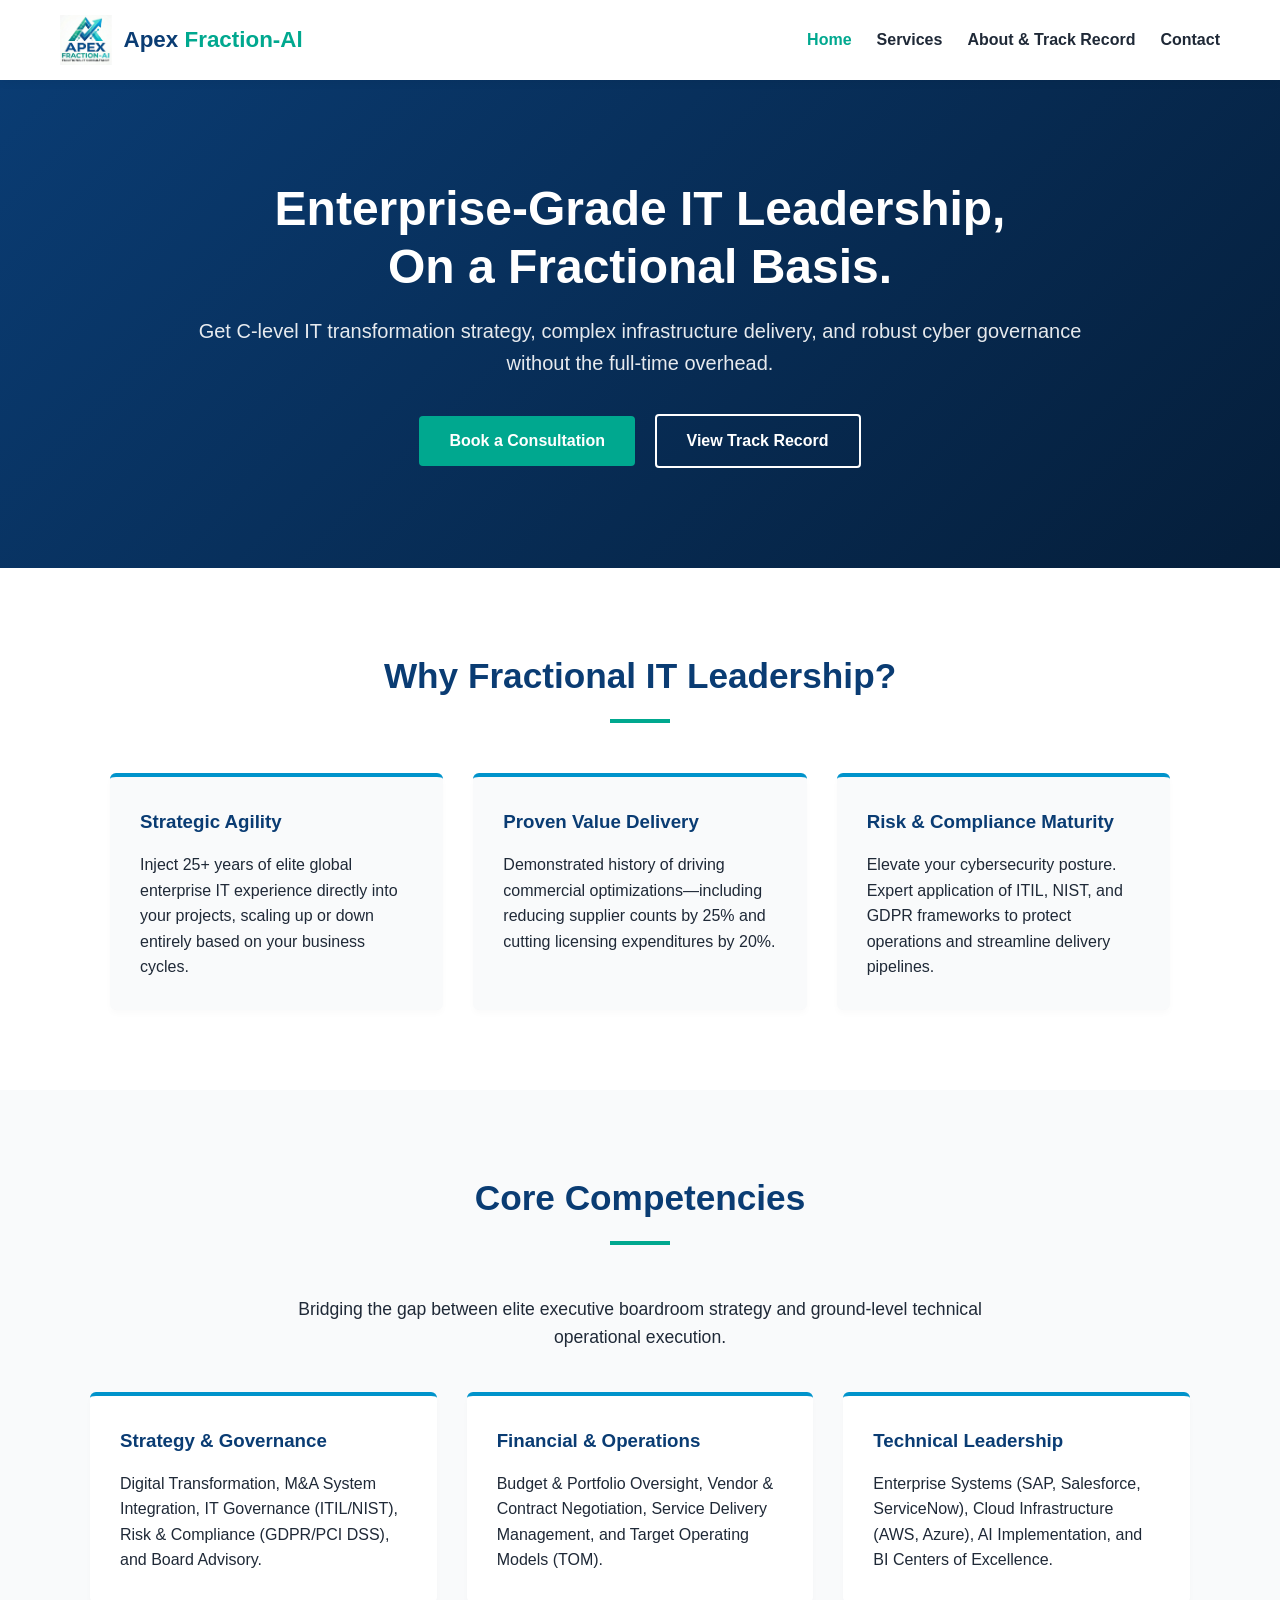
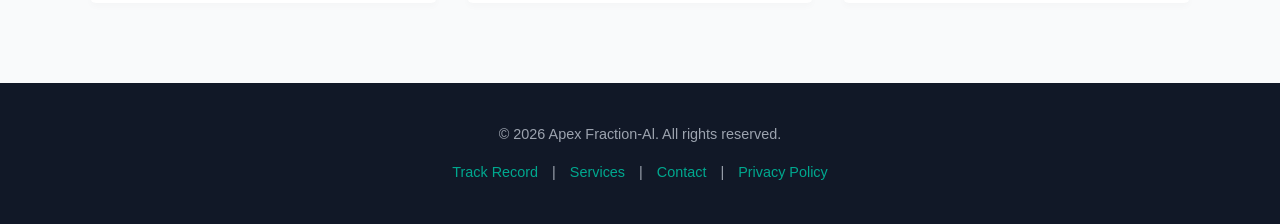
==== index.html @ 7e2c2353 "Add files via upload" ====
<!DOCTYPE html>
<html lang="en">
<head>
    <meta charset="UTF-8">
    <meta name="viewport" content="width=device-width, initial-scale=1.0">
    <title>Apex Fraction-Al | Fractional IT Consultancy</title>
    <link rel="stylesheet" href="style.css">
</head>
<body>

    <header>
        <div class="nav-container">
            <a href="index.html" class="logo-area">
                <img src="assets/Apex.png" alt="Apex Fraction-Al Logo" class="logo-img">
                <div class="logo-text">Apex <span>Fraction-Al</span></div>
            </a>
            <nav>
                <ul>
                    <li><a href="index.html" class="active">Home</a></li>
                    <li><a href="services.html">Services</a></li>
                    <li><a href="about.html">About & Track Record</a></li>
                    <li><a href="contact.html">Contact</a></li>
                </ul>
            </nav>
        </div>
    </header>

    <section class="hero">
        <div class="hero-container">
            <h1>Enterprise-Grade IT Leadership,<br>On a Fractional Basis.</h1>
            <p>Get C-level IT transformation strategy, complex infrastructure delivery, and robust cyber governance without the full-time overhead.</p>
            <div>
                <a href="contact.html" class="btn">Book a Consultation</a>
                <a href="about.html" class="btn btn-secondary">View Track Record</a>
            </div>
        </div>
    </section>

    <section class="container">
        <h2 class="section-title">Why Fractional IT Leadership?</h2>
        <div class="grid-3">
            <div class="card">
                <h3>Strategic Agility</h3>
                <p>Inject 25+ years of elite global enterprise IT experience directly into your projects, scaling up or down entirely based on your business cycles.</p>
            </div>
            <div class="card">
                <h3>Proven Value Delivery</h3>
                <p>Demonstrated history of driving commercial optimizations—including reducing supplier counts by 25% and cutting licensing expenditures by 20%.</p>
            </div>
            <div class="card">
                <h3>Risk & Compliance Maturity</h3>
                <p>Elevate your cybersecurity posture. Expert application of ITIL, NIST, and GDPR frameworks to protect operations and streamline delivery pipelines.</p>
            </div>
        </div>
    </section>

    <section style="background-color: var(--neutral-light);">
        <div class="container" style="text-align: center;">
            <h2 class="section-title">Core Competencies</h2>
            <p style="max-width: 700px; margin: 0 auto 40px auto; font-size: 1.1rem;">Bridging the gap between elite executive boardroom strategy and ground-level technical operational execution.</p>
            <div class="grid-3" style="text-align: left;">
                <div class="card" style="background: white;">
                    <h3>Strategy & Governance</h3>
                    <p>Digital Transformation, M&A System Integration, IT Governance (ITIL/NIST), Risk & Compliance (GDPR/PCI DSS), and Board Advisory.</p>
                </div>
                <div class="card" style="background: white;">
                    <h3>Financial & Operations</h3>
                    <p>Budget & Portfolio Oversight, Vendor & Contract Negotiation, Service Delivery Management, and Target Operating Models (TOM).</p>
                </div>
                <div class="card" style="background: white;">
                    <h3>Technical Leadership</h3>
                    <p>Enterprise Systems (SAP, Salesforce, ServiceNow), Cloud Infrastructure (AWS, Azure), AI Implementation, and BI Centers of Excellence.</p>
                </div>
            </div>
        </div>
    </section>

    <footer>
        <p>&copy; 2026 Apex Fraction-Al. All rights reserved.</p>
        <div class="footer-links">
            <a href="about.html">Track Record</a> | 
            <a href="services.html">Services</a> |
            <a href="contact.html">Contact</a> | 
            <a href="privacy.html">Privacy Policy</a>
        </div>
    </footer>

</body>
</html>
---- style.css ----
/* ==========================================
   Apex Fraction-Al - Core Stylesheet
   ========================================== */

:root {
    --primary-navy: #0A3C73;       /* Deep corporate blue from logo text */
    --accent-teal: #00A88F;        /* Vibrant teal from logo mark */
    --accent-blue: #0093CB;        /* Bright blue arrow tone */
    --neutral-dark: #1F2937;       /* Main text colour */
    --neutral-light: #F9FAFB;      /* Background light gray */
    --white: #FFFFFF;
    --font-main: 'Segoe UI', Tahoma, Geneva, Verdana, sans-serif;
}

* {
    box-sizing: border-box;
    margin: 0;
    padding: 0;
}

body {
    font-family: var(--font-main);
    color: var(--neutral-dark);
    background-color: var(--white);
    line-height: 1.6;
}

/* --- Header & Navigation --- */
header {
    background-color: var(--white);
    box-shadow: 0 2px 10px rgba(0,0,0,0.05);
    position: sticky;
    top: 0;
    z-index: 1000;
}

.nav-container {
    max-width: 1200px;
    margin: 0 auto;
    display: flex;
    justify-content: space-between;
    align-items: center;
    padding: 15px 20px;
}

.logo-area {
    display: flex;
    align-items: center;
    text-decoration: none;
}

.logo-img {
    height: 50px;
    width: auto;
    margin-right: 12px;
}

.logo-text {
    font-size: 1.4rem;
    font-weight: 700;
    color: var(--primary-navy);
}

.logo-text span {
    color: var(--accent-teal);
}

nav ul {
    display: flex;
    list-style: none;
}

nav ul li {
    margin-left: 25px;
}

nav ul li a {
    text-decoration: none;
    color: var(--neutral-dark);
    font-weight: 600;
    transition: color 0.3s;
}

nav ul li a:hover, nav ul li a.active {
    color: var(--accent-teal);
}

/* --- Hero Section --- */
.hero {
    background: linear-gradient(135deg, var(--primary-navy) 0%, #051E3A 100%);
    color: var(--white);
    padding: 100px 20px;
    text-align: center;
}

.hero-container {
    max-width: 900px;
    margin: 0 auto;
}

.hero h1 {
    font-size: 3rem;
    margin-bottom: 20px;
    line-height: 1.2;
}

.hero p {
    font-size: 1.25rem;
    margin-bottom: 35px;
    opacity: 0.9;
}

.btn {
    display: inline-block;
    background-color: var(--accent-teal);
    color: var(--white);
    padding: 12px 30px;
    text-decoration: none;
    font-weight: bold;
    border-radius: 4px;
    transition: background-color 0.3s;
}

.btn:hover {
    background-color: #008773;
}

.btn-secondary {
    background-color: transparent;
    border: 2px solid var(--white);
    margin-left: 15px;
}

.btn-secondary:hover {
    background-color: var(--white);
    color: var(--primary-navy);
}

/* --- Main Layout Sections --- */
section {
    padding: 80px 20px;
}

.container {
    max-width: 1100px;
    margin: 0 auto;
}

.section-title {
    text-align: center;
    font-size: 2.2rem;
    color: var(--primary-navy);
    margin-bottom: 50px;
    position: relative;
}

.section-title::after {
    content: '';
    display: block;
    width: 60px;
    height: 4px;
    background-color: var(--accent-teal);
    margin: 15px auto 0 auto;
}

/* --- Grid Elements & Cards --- */
.grid-3 {
    display: grid;
    grid-template-columns: repeat(auto-fit, minmax(300px, 1fr));
    gap: 30px;
}

.card {
    background: var(--neutral-light);
    padding: 30px;
    border-radius: 6px;
    border-top: 4px solid var(--accent-blue);
    box-shadow: 0 4px 6px rgba(0,0,0,0.02);
}

.card h3 {
    color: var(--primary-navy);
    margin-bottom: 15px;
}

/* --- Timeline / Experience --- */
.timeline {
    position: relative;
    max-width: 800px;
    margin: 0 auto;
}

.timeline-item {
    padding: 30px;
    background-color: var(--neutral-light);
    border-radius: 6px;
    margin-bottom: 30px;
    border-left: 4px solid var(--primary-navy);
}

.timeline-meta {
    display: flex;
    justify-content: space-between;
    font-weight: bold;
    color: var(--accent-blue);
    margin-bottom: 10px;
    flex-wrap: wrap;
}

.timeline-item h3 {
    color: var(--primary-navy);
    margin-bottom: 10px;
}

.timeline-item ul {
    margin-left: 20px;
    margin-top: 10px;
}

/* --- Contact & Info Blocks --- */
.contact-wrapper {
    display: grid;
    grid-template-columns: 1fr 1fr;
    gap: 50px;
}

@media(max-width: 768px) {
    .contact-wrapper { grid-template-columns: 1fr; }
    .nav-container { flex-direction: column; }
    nav ul { margin-top: 15px; }
    .hero h1 { font-size: 2.2rem; }
}

.info-block {
    margin-bottom: 25px;
}

.info-block h4 {
    color: var(--primary-navy);
    font-size: 1.1rem;
}

/* --- Footer --- */
footer {
    background-color: #111827;
    color: #9CA3AF;
    padding: 40px 20px;
    text-align: center;
    font-size: 0.9rem;
}

footer a {
    color: var(--accent-teal);
    text-decoration: none;
}

footer a:hover {
    text-decoration: underline;
}

.footer-links {
    margin-top: 15px;
}

.footer-links a {
    margin: 0 10px;
}
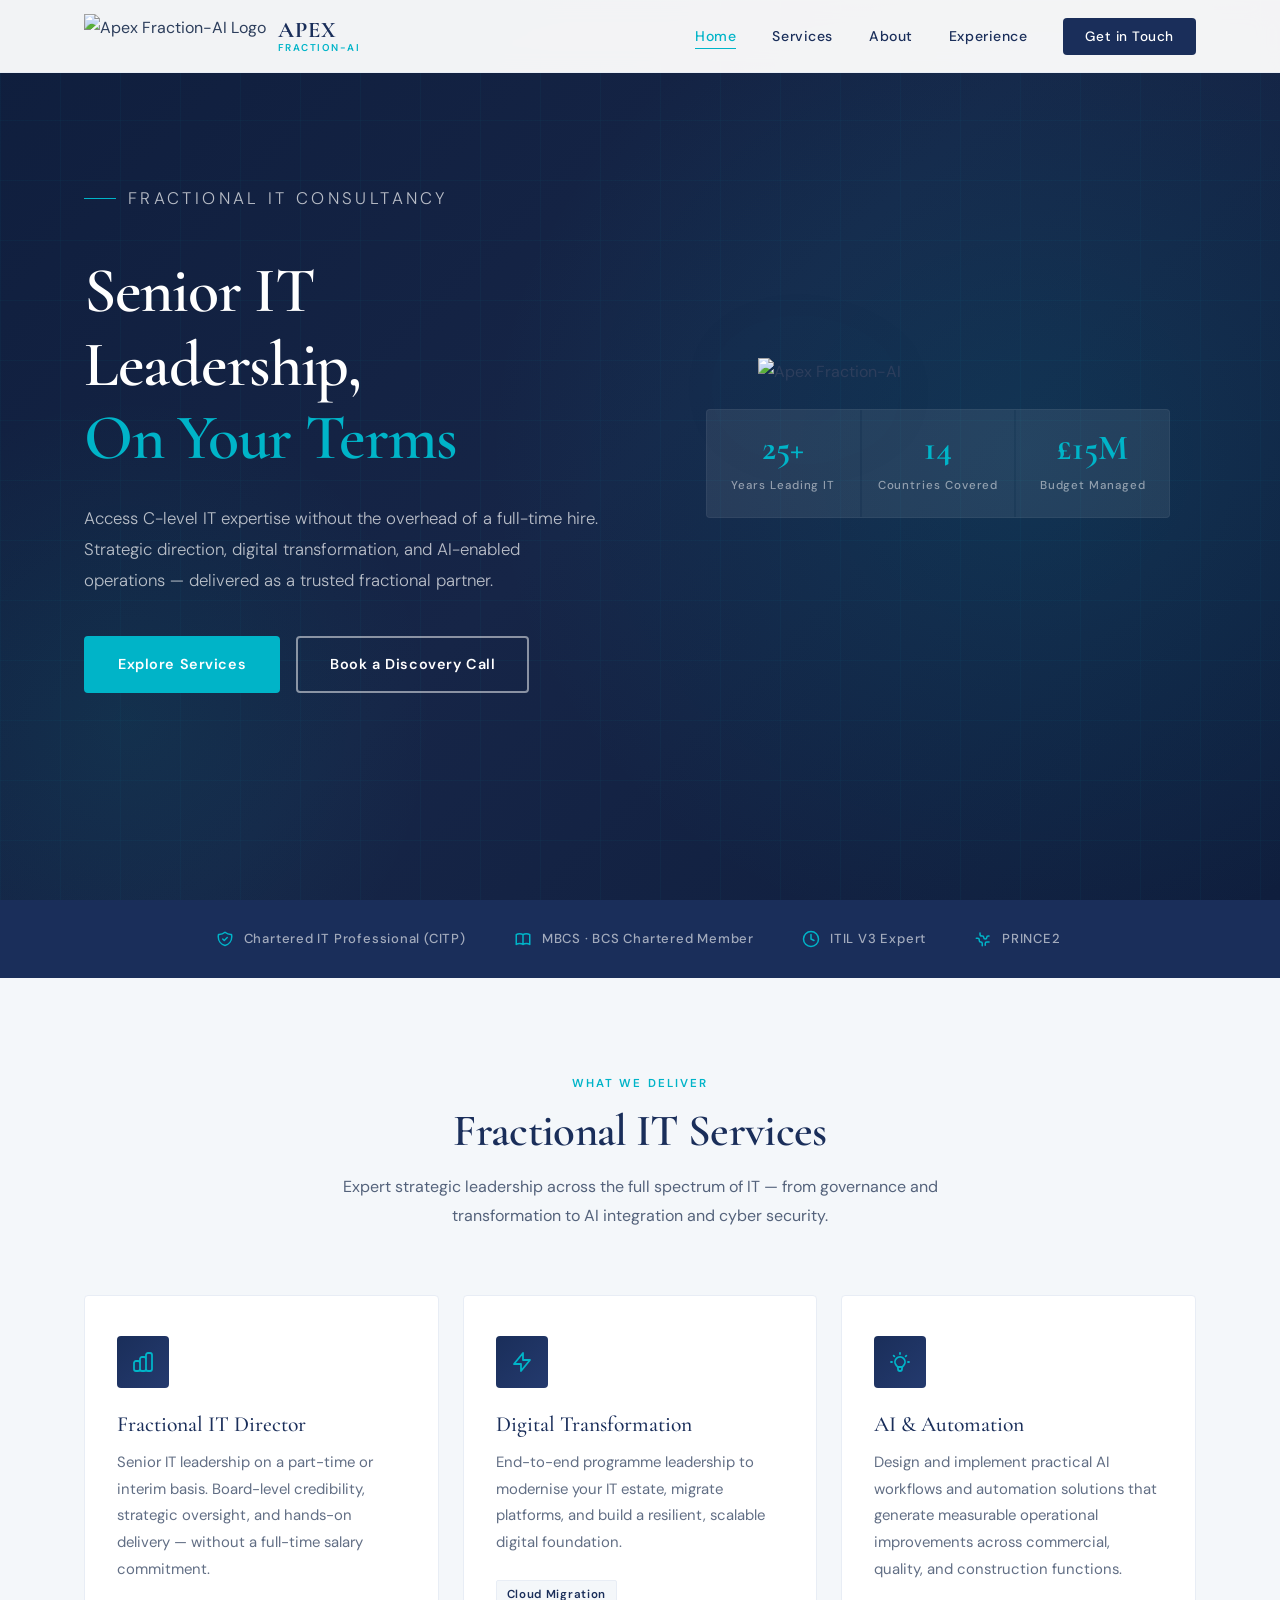
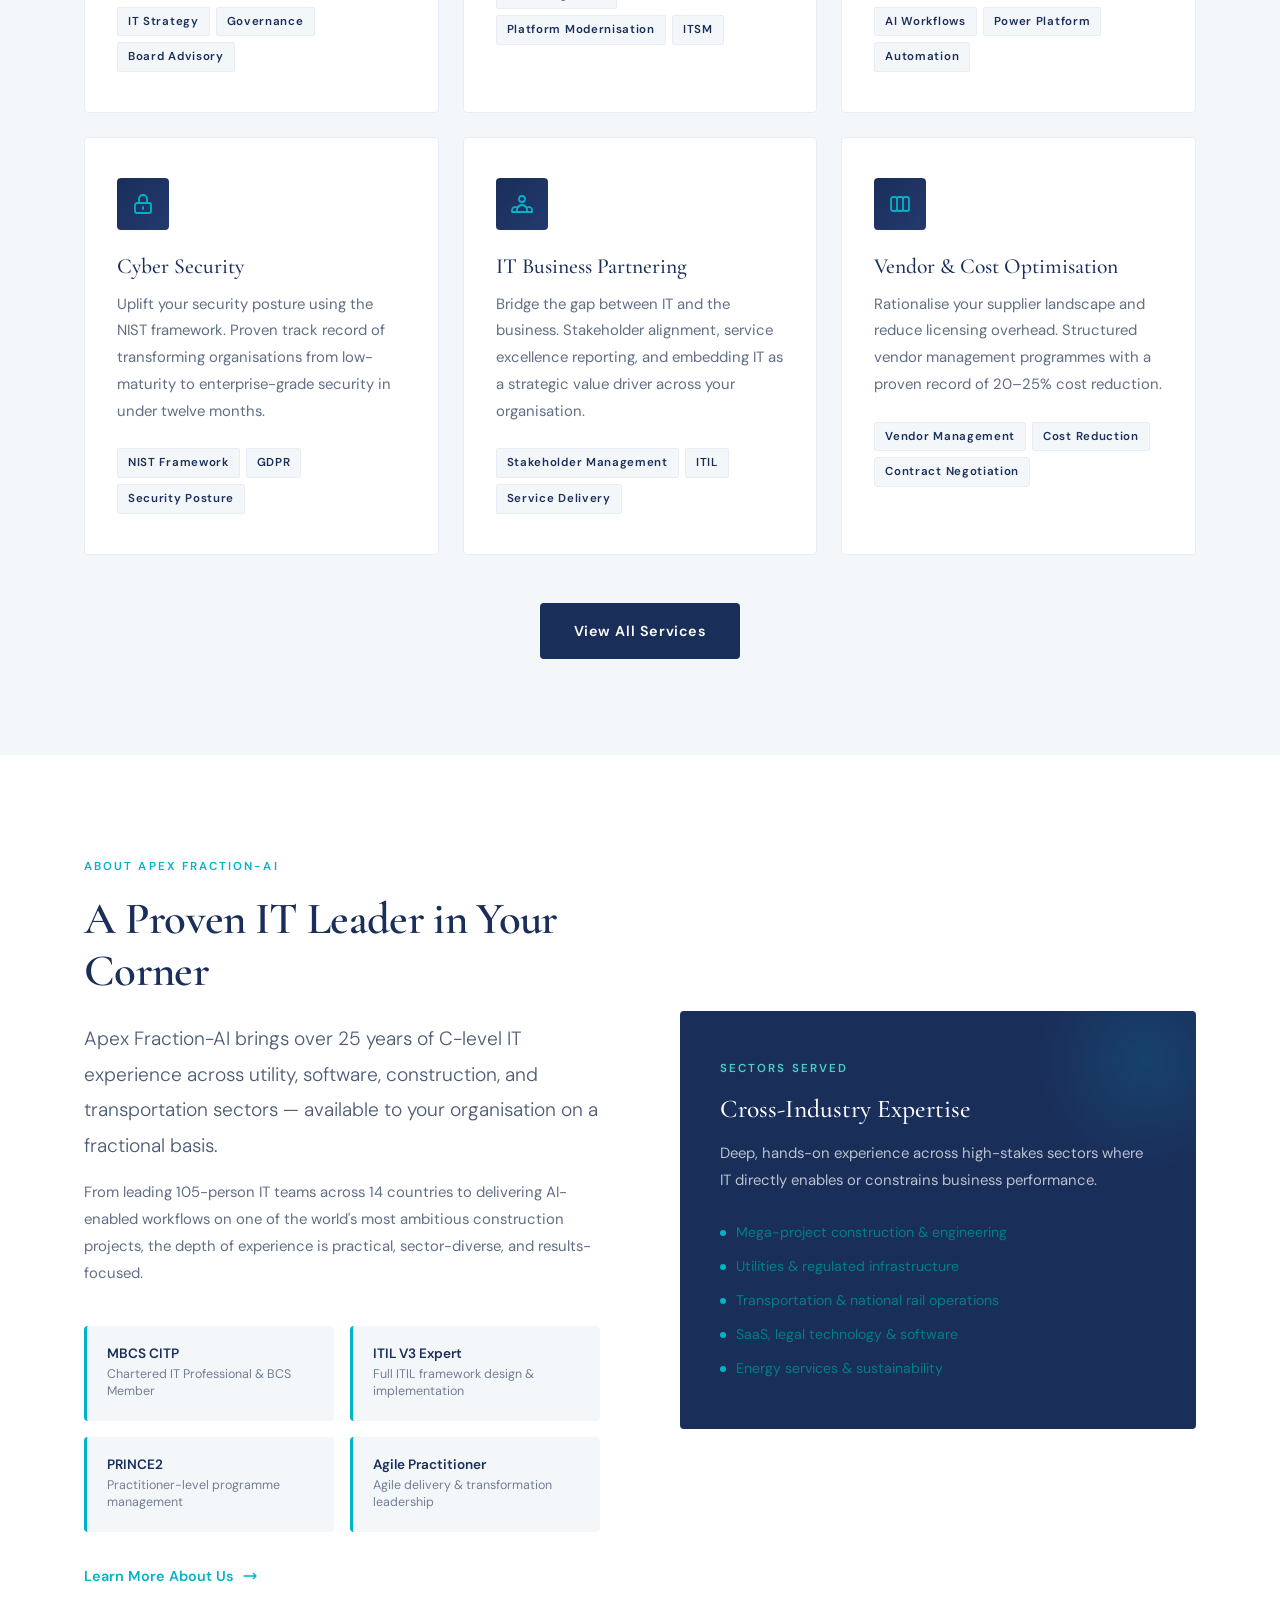
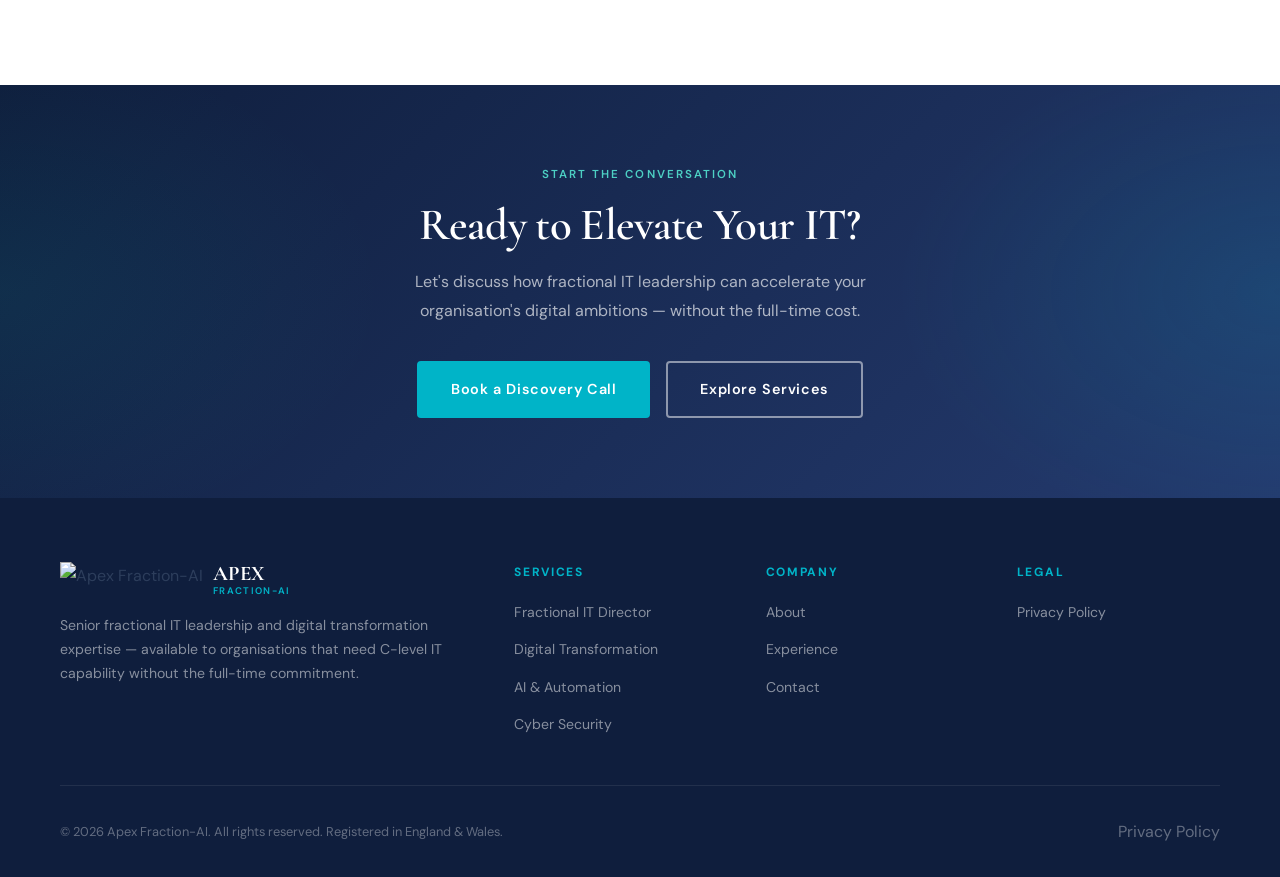
==== commit bd08071d: "Add files via upload" ====
--- a/index.html
+++ b/index.html
@@ -1,89 +1,310 @@
 <!DOCTYPE html>
 <html lang="en">
 <head>
-    <meta charset="UTF-8">
-    <meta name="viewport" content="width=device-width, initial-scale=1.0">
-    <title>Apex Fraction-Al | Fractional IT Consultancy</title>
-    <link rel="stylesheet" href="style.css">
+  <meta charset="UTF-8" />
+  <meta name="viewport" content="width=device-width, initial-scale=1.0" />
+  <title>Apex Fraction-AI | Fractional IT Consultancy</title>
+  <meta name="description" content="Senior fractional IT leadership and digital transformation consultancy. 25+ years of C-level IT expertise, on demand." />
+  <link rel="stylesheet" href="style.css" />
+  <link rel="icon" type="image/png" href="assets/apex-logo.png" />
 </head>
 <body>
 
-    <header>
-        <div class="nav-container">
-            <a href="index.html" class="logo-area">
-                <img src="assets/Apex.png" alt="Apex Fraction-Al Logo" class="logo-img">
-                <div class="logo-text">Apex <span>Fraction-Al</span></div>
-            </a>
-            <nav>
-                <ul>
-                    <li><a href="index.html" class="active">Home</a></li>
-                    <li><a href="services.html">Services</a></li>
-                    <li><a href="about.html">About & Track Record</a></li>
-                    <li><a href="contact.html">Contact</a></li>
-                </ul>
-            </nav>
-        </div>
-    </header>
-
-    <section class="hero">
-        <div class="hero-container">
-            <h1>Enterprise-Grade IT Leadership,<br>On a Fractional Basis.</h1>
-            <p>Get C-level IT transformation strategy, complex infrastructure delivery, and robust cyber governance without the full-time overhead.</p>
-            <div>
-                <a href="contact.html" class="btn">Book a Consultation</a>
-                <a href="about.html" class="btn btn-secondary">View Track Record</a>
-            </div>
-        </div>
-    </section>
-
-    <section class="container">
-        <h2 class="section-title">Why Fractional IT Leadership?</h2>
-        <div class="grid-3">
-            <div class="card">
-                <h3>Strategic Agility</h3>
-                <p>Inject 25+ years of elite global enterprise IT experience directly into your projects, scaling up or down entirely based on your business cycles.</p>
-            </div>
-            <div class="card">
-                <h3>Proven Value Delivery</h3>
-                <p>Demonstrated history of driving commercial optimizations—including reducing supplier counts by 25% and cutting licensing expenditures by 20%.</p>
-            </div>
-            <div class="card">
-                <h3>Risk & Compliance Maturity</h3>
-                <p>Elevate your cybersecurity posture. Expert application of ITIL, NIST, and GDPR frameworks to protect operations and streamline delivery pipelines.</p>
-            </div>
-        </div>
-    </section>
-
-    <section style="background-color: var(--neutral-light);">
-        <div class="container" style="text-align: center;">
-            <h2 class="section-title">Core Competencies</h2>
-            <p style="max-width: 700px; margin: 0 auto 40px auto; font-size: 1.1rem;">Bridging the gap between elite executive boardroom strategy and ground-level technical operational execution.</p>
-            <div class="grid-3" style="text-align: left;">
-                <div class="card" style="background: white;">
-                    <h3>Strategy & Governance</h3>
-                    <p>Digital Transformation, M&A System Integration, IT Governance (ITIL/NIST), Risk & Compliance (GDPR/PCI DSS), and Board Advisory.</p>
-                </div>
-                <div class="card" style="background: white;">
-                    <h3>Financial & Operations</h3>
-                    <p>Budget & Portfolio Oversight, Vendor & Contract Negotiation, Service Delivery Management, and Target Operating Models (TOM).</p>
-                </div>
-                <div class="card" style="background: white;">
-                    <h3>Technical Leadership</h3>
-                    <p>Enterprise Systems (SAP, Salesforce, ServiceNow), Cloud Infrastructure (AWS, Azure), AI Implementation, and BI Centers of Excellence.</p>
-                </div>
-            </div>
-        </div>
-    </section>
-
-    <footer>
-        <p>&copy; 2026 Apex Fraction-Al. All rights reserved.</p>
-        <div class="footer-links">
-            <a href="about.html">Track Record</a> | 
-            <a href="services.html">Services</a> |
-            <a href="contact.html">Contact</a> | 
-            <a href="privacy.html">Privacy Policy</a>
-        </div>
-    </footer>
-
+  <!-- ── Navigation ── -->
+  <nav class="nav" id="nav">
+    <div class="nav-inner">
+      <a href="index.html" class="nav-logo">
+        <img src="assets/apex-logo.png" alt="Apex Fraction-AI Logo" />
+        <div class="nav-logo-text">
+          <span class="apex">APEX</span>
+          <span class="fraction">Fraction-AI</span>
+        </div>
+      </a>
+      <ul class="nav-links" id="navLinks">
+        <li><a href="index.html" class="active">Home</a></li>
+        <li><a href="services.html">Services</a></li>
+        <li><a href="about.html">About</a></li>
+        <li><a href="experience.html">Experience</a></li>
+        <li><a href="contact.html" class="nav-cta">Get in Touch</a></li>
+      </ul>
+      <div class="nav-burger" id="navBurger" aria-label="Toggle menu">
+        <span></span><span></span><span></span>
+      </div>
+    </div>
+  </nav>
+
+  <!-- ── Hero ── -->
+  <section class="hero">
+    <div class="hero-bg"></div>
+    <div class="hero-content">
+      <div class="hero-left">
+        <p class="hero-label">Fractional IT Consultancy</p>
+        <h1>Senior IT Leadership,<br /><em>On Your Terms</em></h1>
+        <p>
+          Access C-level IT expertise without the overhead of a full-time hire.
+          Strategic direction, digital transformation, and AI-enabled operations —
+          delivered as a trusted fractional partner.
+        </p>
+        
+        <div class="hero-actions">
+          <a href="services.html" class="btn btn-primary">Explore Services</a>
+          <a href="contact.html" class="btn btn-outline">Book a Discovery Call</a>
+        </div>
+      </div>
+      <div class="hero-right">
+        <div class="hero-logo-wrap">
+          <img src="assets/apex-logo.png" alt="Apex Fraction-AI" />
+          <div class="hero-stats">
+            <div class="stat-item">
+              <span class="stat-value">25+</span>
+              <span class="stat-label">Years Leading IT</span>
+            </div>
+            <div class="stat-item">
+              <span class="stat-value">14</span>
+              <span class="stat-label">Countries Covered</span>
+            </div>
+            <div class="stat-item">
+              <span class="stat-value">£15M</span>
+              <span class="stat-label">Budget Managed</span>
+            </div>
+          </div>
+        </div>
+      </div>
+    </div>
+  </section>
+
+  <!-- ── Trust Bar ── -->
+  <div class="trust-bar">
+    <div class="trust-bar-inner">
+      <div class="trust-item">
+        <svg width="18" height="18" fill="none" viewBox="0 0 24 24" stroke="currentColor" stroke-width="2"><path stroke-linecap="round" stroke-linejoin="round" d="M9 12l2 2 4-4m5.618-4.016A11.955 11.955 0 0112 2.944a11.955 11.955 0 01-8.618 3.04A12.02 12.02 0 003 9c0 5.591 3.824 10.29 9 11.622 5.176-1.332 9-6.03 9-11.622 0-1.042-.133-2.052-.382-3.016z"/></svg>
+        Chartered IT Professional (CITP)
+      </div>
+      <div class="trust-item">
+        <svg width="18" height="18" fill="none" viewBox="0 0 24 24" stroke="currentColor" stroke-width="2"><path stroke-linecap="round" stroke-linejoin="round" d="M12 6.253v13m0-13C10.832 5.477 9.246 5 7.5 5S4.168 5.477 3 6.253v13C4.168 18.477 5.754 18 7.5 18s3.332.477 4.5 1.253m0-13C13.168 5.477 14.754 5 16.5 5c1.747 0 3.332.477 4.5 1.253v13C19.832 18.477 18.247 18 16.5 18c-1.746 0-3.332.477-4.5 1.253"/></svg>
+        MBCS · BCS Chartered Member
+      </div>
+      <div class="trust-item">
+        <svg width="18" height="18" fill="none" viewBox="0 0 24 24" stroke="currentColor" stroke-width="2"><circle cx="12" cy="12" r="10"/><path stroke-linecap="round" stroke-linejoin="round" d="M12 6v6l4 2"/></svg>
+        ITIL V3 Expert
+      </div>
+      <div class="trust-item">
+        <svg width="18" height="18" fill="none" viewBox="0 0 24 24" stroke="currentColor" stroke-width="2"><path stroke-linecap="round" stroke-linejoin="round" d="M3.055 11H5a2 2 0 012 2v1a2 2 0 002 2 2 2 0 012 2v2.945M8 3.935V5.5A2.5 2.5 0 0010.5 8h.5a2 2 0 012 2 2 2 0 104 0 2 2 0 012-2h1.064M15 20.488V18a2 2 0 012-2h3.064"></path></svg>
+        PRINCE2&nbsp;</div>
+    </div>
+  </div>
+
+  <!-- ── Services Overview ── -->
+  <section class="services">
+    <div class="container">
+      <div class="section-header fade-up">
+        <span class="label">What We Deliver</span>
+        <h2>Fractional IT Services</h2>
+        <p>Expert strategic leadership across the full spectrum of IT — from governance and transformation to AI integration and cyber security.</p>
+      </div>
+      <div class="services-grid">
+        <div class="service-card fade-up">
+          <div class="service-icon">
+            <svg width="24" height="24" fill="none" viewBox="0 0 24 24" stroke="currentColor" stroke-width="1.8"><path stroke-linecap="round" stroke-linejoin="round" d="M9 19v-6a2 2 0 00-2-2H5a2 2 0 00-2 2v6a2 2 0 002 2h2a2 2 0 002-2zm0 0V9a2 2 0 012-2h2a2 2 0 012 2v10m-6 0a2 2 0 002 2h2a2 2 0 002-2m0 0V5a2 2 0 012-2h2a2 2 0 012 2v14a2 2 0 01-2 2h-2a2 2 0 01-2-2z"/></svg>
+          </div>
+          <h3>Fractional IT Director</h3>
+          <p>Senior IT leadership on a part-time or interim basis. Board-level credibility, strategic oversight, and hands-on delivery — without a full-time salary commitment.</p>
+          <div class="service-tags">
+            <span class="tag">IT Strategy</span>
+            <span class="tag">Governance</span>
+            <span class="tag">Board Advisory</span>
+          </div>
+        </div>
+        <div class="service-card fade-up">
+          <div class="service-icon">
+            <svg width="24" height="24" fill="none" viewBox="0 0 24 24" stroke="currentColor" stroke-width="1.8"><path stroke-linecap="round" stroke-linejoin="round" d="M13 10V3L4 14h7v7l9-11h-7z"/></svg>
+          </div>
+          <h3>Digital Transformation</h3>
+          <p>End-to-end programme leadership to modernise your IT estate, migrate platforms, and build a resilient, scalable digital foundation.</p>
+          <div class="service-tags">
+            <span class="tag">Cloud Migration</span>
+            <span class="tag">Platform Modernisation</span>
+            <span class="tag">ITSM</span>
+          </div>
+        </div>
+        <div class="service-card fade-up">
+          <div class="service-icon">
+            <svg width="24" height="24" fill="none" viewBox="0 0 24 24" stroke="currentColor" stroke-width="1.8"><path stroke-linecap="round" stroke-linejoin="round" d="M9.663 17h4.673M12 3v1m6.364 1.636l-.707.707M21 12h-1M4 12H3m3.343-5.657l-.707-.707m2.828 9.9a5 5 0 117.072 0l-.548.547A3.374 3.374 0 0014 18.469V19a2 2 0 11-4 0v-.531c0-.895-.356-1.754-.988-2.386l-.548-.547z"/></svg>
+          </div>
+          <h3>AI & Automation</h3>
+          <p>Design and implement practical AI workflows and automation solutions that generate measurable operational improvements across commercial, quality, and construction functions.</p>
+          <div class="service-tags">
+            <span class="tag">AI Workflows</span>
+            <span class="tag">Power Platform</span>
+            <span class="tag">Automation</span>
+          </div>
+        </div>
+        <div class="service-card fade-up">
+          <div class="service-icon">
+            <svg width="24" height="24" fill="none" viewBox="0 0 24 24" stroke="currentColor" stroke-width="1.8"><path stroke-linecap="round" stroke-linejoin="round" d="M12 15v2m-6 4h12a2 2 0 002-2v-6a2 2 0 00-2-2H6a2 2 0 00-2 2v6a2 2 0 002 2zm10-10V7a4 4 0 00-8 0v4h8z"/></svg>
+          </div>
+          <h3>Cyber Security</h3>
+          <p>Uplift your security posture using the NIST framework. Proven track record of transforming organisations from low-maturity to enterprise-grade security in under twelve months.</p>
+          <div class="service-tags">
+            <span class="tag">NIST Framework</span>
+            <span class="tag">GDPR</span>
+            <span class="tag">Security Posture</span>
+          </div>
+        </div>
+        <div class="service-card fade-up">
+          <div class="service-icon">
+            <svg width="24" height="24" fill="none" viewBox="0 0 24 24" stroke="currentColor" stroke-width="1.8"><path stroke-linecap="round" stroke-linejoin="round" d="M17 20h5v-2a3 3 0 00-5.356-1.857M17 20H7m10 0v-2c0-.656-.126-1.283-.356-1.857M7 20H2v-2a3 3 0 015.356-1.857M7 20v-2c0-.656.126-1.283.356-1.857m0 0a5.002 5.002 0 019.288 0M15 7a3 3 0 11-6 0 3 3 0 016 0z"/></svg>
+          </div>
+          <h3>IT Business Partnering</h3>
+          <p>Bridge the gap between IT and the business. Stakeholder alignment, service excellence reporting, and embedding IT as a strategic value driver across your organisation.</p>
+          <div class="service-tags">
+            <span class="tag">Stakeholder Management</span>
+            <span class="tag">ITIL</span>
+            <span class="tag">Service Delivery</span>
+          </div>
+        </div>
+        <div class="service-card fade-up">
+          <div class="service-icon">
+            <svg width="24" height="24" fill="none" viewBox="0 0 24 24" stroke="currentColor" stroke-width="1.8"><path stroke-linecap="round" stroke-linejoin="round" d="M9 17V7m0 10a2 2 0 01-2 2H5a2 2 0 01-2-2V7a2 2 0 012-2h2a2 2 0 012 2m0 10a2 2 0 002 2h2a2 2 0 002-2M9 7a2 2 0 012-2h2a2 2 0 012 2m0 10V7m0 10a2 2 0 002 2h2a2 2 0 002-2V7a2 2 0 00-2-2h-2a2 2 0 00-2 2"/></svg>
+          </div>
+          <h3>Vendor & Cost Optimisation</h3>
+          <p>Rationalise your supplier landscape and reduce licensing overhead. Structured vendor management programmes with a proven record of 20–25% cost reduction.</p>
+          <div class="service-tags">
+            <span class="tag">Vendor Management</span>
+            <span class="tag">Cost Reduction</span>
+            <span class="tag">Contract Negotiation</span>
+          </div>
+        </div>
+      </div>
+      <div style="text-align:center; margin-top:48px;">
+        <a href="services.html" class="btn btn-navy">View All Services</a>
+      </div>
+    </div>
+  </section>
+
+  <!-- ── About Snapshot ── -->
+  <section class="about">
+    <div class="container">
+      <div class="about-grid">
+        <div class="fade-up">
+          <span class="label">About Apex Fraction-AI</span>
+          <h2 style="margin: 16px 0 24px;">A Proven IT Leader in Your Corner</h2>
+          <p class="lead">Apex Fraction-AI brings over 25 years of C-level IT experience across utility, software, construction, and transportation sectors — available to your organisation on a fractional basis.</p>
+          <p style="margin-top:16px; opacity:0.75; font-size:0.93rem;">From leading 105-person IT teams across 14 countries to delivering AI-enabled workflows on one of the world's most ambitious construction projects, the depth of experience is practical, sector-diverse, and results-focused.</p>
+          <div class="about-credentials">
+            <div class="cred-card">
+              <h4>MBCS CITP</h4>
+              <p>Chartered IT Professional & BCS Member</p>
+            </div>
+            <div class="cred-card">
+              <h4>ITIL V3 Expert</h4>
+              <p>Full ITIL framework design & implementation</p>
+            </div>
+            <div class="cred-card">
+              <h4>PRINCE2</h4>
+              <p>Practitioner-level programme management</p>
+            </div>
+            <div class="cred-card">
+              <h4>Agile Practitioner</h4>
+              <p>Agile delivery & transformation leadership</p>
+            </div>
+          </div>
+          <a href="about.html" style="display:inline-flex;align-items:center;gap:8px;margin-top:32px;font-size:0.9rem;font-weight:600;color:var(--teal);">
+            Learn More About Us
+            <svg width="16" height="16" fill="none" viewBox="0 0 24 24" stroke="currentColor" stroke-width="2"><path stroke-linecap="round" stroke-linejoin="round" d="M17 8l4 4m0 0l-4 4m4-4H3"/></svg>
+          </a>
+        </div>
+        <div class="about-visual fade-up">
+          <div class="about-card-main">
+            <span class="label">Sectors Served</span>
+            <h3>Cross-Industry Expertise</h3>
+            <p>Deep, hands-on experience across high-stakes sectors where IT directly enables or constrains business performance.</p>
+            <div class="expertise-list">
+              <div class="expertise-item">Mega-project construction & engineering</div>
+              <div class="expertise-item">Utilities & regulated infrastructure</div>
+              <div class="expertise-item">Transportation & national rail operations</div>
+              <div class="expertise-item">SaaS, legal technology & software</div>
+              <div class="expertise-item">Energy services & sustainability</div>
+            </div>
+          </div>
+        </div>
+      </div>
+    </div>
+  </section>
+
+  <!-- ── CTA Band ── -->
+  <section class="cta-band">
+    <div class="container">
+      <span class="label">Start the Conversation</span>
+      <h2>Ready to Elevate Your IT?</h2>
+      <p>Let's discuss how fractional IT leadership can accelerate your organisation's digital ambitions — without the full-time cost.</p>
+      <div class="cta-actions">
+        <a href="contact.html" class="btn btn-primary">Book a Discovery Call</a>
+        <a href="services.html" class="btn btn-outline">Explore Services</a>
+      </div>
+    </div>
+  </section>
+
+  <!-- ── Footer ── -->
+  <footer class="footer">
+    <div class="footer-inner">
+      <div class="footer-top">
+        <div class="footer-brand">
+          <div class="footer-logo">
+            <img src="assets/apex-logo.png" alt="Apex Fraction-AI" />
+            <div class="footer-logo-text">
+              <span class="apex">APEX</span>
+              <span class="fraction">Fraction-AI</span>
+            </div>
+          </div>
+          <p>Senior fractional IT leadership and digital transformation expertise — available to organisations that need C-level IT capability without the full-time commitment.</p>
+        </div>
+        <div class="footer-col">
+          <h5>Services</h5>
+          <ul>
+            <li><a href="services.html#fractional">Fractional IT Director</a></li>
+            <li><a href="services.html#transformation">Digital Transformation</a></li>
+            <li><a href="services.html#ai">AI & Automation</a></li>
+            <li><a href="services.html#cyber">Cyber Security</a></li>
+          </ul>
+        </div>
+        <div class="footer-col">
+          <h5>Company</h5>
+          <ul>
+            <li><a href="about.html">About</a></li>
+            <li><a href="experience.html">Experience</a></li>
+            <li><a href="contact.html">Contact</a></li>
+          </ul>
+        </div>
+        <div class="footer-col">
+          <h5>Legal</h5>
+          <ul>
+            <li><a href="privacy.html">Privacy Policy</a></li>
+          </ul>
+        </div>
+      </div>
+      <div class="footer-bottom">
+        <p>© 2026 Apex Fraction-AI. All rights reserved. Registered in England &amp; Wales.</p>
+        <a href="privacy.html">Privacy Policy</a>
+      </div>
+    </div>
+  </footer>
+
+  <script>
+    // Scroll nav shadow
+    const nav = document.getElementById('nav');
+    window.addEventListener('scroll', () => {
+      nav.classList.toggle('scrolled', window.scrollY > 40);
+    });
+    // Mobile burger
+    const burger = document.getElementById('navBurger');
+    const links = document.getElementById('navLinks');
+    burger.addEventListener('click', () => links.classList.toggle('open'));
+    // Fade-up observer
+    const observer = new IntersectionObserver((entries) => {
+      entries.forEach(e => { if (e.isIntersecting) e.target.classList.add('visible'); });
+    }, { threshold: 0.12 });
+    document.querySelectorAll('.fade-up').forEach(el => observer.observe(el));
+  </script>
 </body>
-</html>+</html>
--- a/style.css
+++ b/style.css
@@ -1,267 +1,835 @@
-/* ==========================================
-   Apex Fraction-Al - Core Stylesheet
-   ========================================== */
-
+/* ============================================================
+   APEX FRACTION-AI — Brand Design System
+   Clean, authoritative, navy-led with teal accents
+   ============================================================ */
+
+@import url('https://fonts.googleapis.com/css2?family=Cormorant+Garamond:wght@400;500;600;700&family=DM+Sans:wght@300;400;500;600&display=swap');
+
+/* ── CSS Variables ────────────────────────────────────────── */
 :root {
-    --primary-navy: #0A3C73;       /* Deep corporate blue from logo text */
-    --accent-teal: #00A88F;        /* Vibrant teal from logo mark */
-    --accent-blue: #0093CB;        /* Bright blue arrow tone */
-    --neutral-dark: #1F2937;       /* Main text colour */
-    --neutral-light: #F9FAFB;      /* Background light gray */
-    --white: #FFFFFF;
-    --font-main: 'Segoe UI', Tahoma, Geneva, Verdana, sans-serif;
-}
-
-* {
-    box-sizing: border-box;
-    margin: 0;
-    padding: 0;
-}
+  --navy:        #1a2e5a;
+  --navy-deep:   #0f1e3d;
+  --navy-mid:    #243a6e;
+  --teal:        #00b4c8;
+  --teal-dark:   #008fa0;
+  --teal-light:  #4dd0c4;
+  --aqua:        #00c9b1;
+  --white:       #ffffff;
+  --off-white:   #f4f7fa;
+  --light-grey:  #e8edf5;
+  --mid-grey:    #8a99b3;
+  --dark-text:   #1a2e5a;
+  --body-text:   #2d3e5c;
+
+  --font-display: 'Cormorant Garamond', Georgia, serif;
+  --font-body:    'DM Sans', sans-serif;
+
+  --max-w: 1160px;
+  --section-pad: 96px 24px;
+  --radius: 4px;
+  --shadow: 0 4px 32px rgba(26,46,90,0.10);
+  --shadow-lg: 0 12px 60px rgba(26,46,90,0.18);
+
+  --transition: 0.28s cubic-bezier(0.4, 0, 0.2, 1);
+}
+
+/* ── Reset ────────────────────────────────────────────────── */
+*, *::before, *::after { box-sizing: border-box; margin: 0; padding: 0; }
+
+html { scroll-behavior: smooth; font-size: 16px; }
 
 body {
-    font-family: var(--font-main);
-    color: var(--neutral-dark);
-    background-color: var(--white);
-    line-height: 1.6;
-}
-
-/* --- Header & Navigation --- */
-header {
-    background-color: var(--white);
-    box-shadow: 0 2px 10px rgba(0,0,0,0.05);
-    position: sticky;
-    top: 0;
-    z-index: 1000;
-}
-
-.nav-container {
-    max-width: 1200px;
-    margin: 0 auto;
-    display: flex;
-    justify-content: space-between;
-    align-items: center;
-    padding: 15px 20px;
-}
-
-.logo-area {
-    display: flex;
-    align-items: center;
-    text-decoration: none;
-}
-
-.logo-img {
-    height: 50px;
-    width: auto;
-    margin-right: 12px;
-}
-
-.logo-text {
-    font-size: 1.4rem;
-    font-weight: 700;
-    color: var(--primary-navy);
-}
-
-.logo-text span {
-    color: var(--accent-teal);
-}
-
-nav ul {
-    display: flex;
-    list-style: none;
-}
-
-nav ul li {
-    margin-left: 25px;
-}
-
-nav ul li a {
-    text-decoration: none;
-    color: var(--neutral-dark);
-    font-weight: 600;
-    transition: color 0.3s;
-}
-
-nav ul li a:hover, nav ul li a.active {
-    color: var(--accent-teal);
-}
-
-/* --- Hero Section --- */
+  font-family: var(--font-body);
+  color: var(--body-text);
+  background: var(--white);
+  line-height: 1.7;
+  -webkit-font-smoothing: antialiased;
+}
+
+img { max-width: 100%; display: block; }
+a { color: inherit; text-decoration: none; }
+ul { list-style: none; }
+
+/* ── Typography ───────────────────────────────────────────── */
+h1, h2, h3, h4 {
+  font-family: var(--font-display);
+  color: var(--navy);
+  line-height: 1.15;
+  font-weight: 600;
+}
+
+h1 { font-size: clamp(2.6rem, 5vw, 4.2rem); letter-spacing: -0.02em; }
+h2 { font-size: clamp(2rem, 3.5vw, 3rem); letter-spacing: -0.015em; }
+h3 { font-size: clamp(1.3rem, 2vw, 1.7rem); font-weight: 500; }
+h4 { font-size: 1.1rem; font-weight: 600; }
+
+p { font-size: 1rem; line-height: 1.8; color: var(--body-text); }
+
+.lead {
+  font-size: clamp(1.05rem, 1.5vw, 1.2rem);
+  color: var(--body-text);
+  opacity: 0.85;
+  font-weight: 300;
+  line-height: 1.85;
+}
+
+.label {
+  font-family: var(--font-body);
+  font-size: 0.72rem;
+  font-weight: 600;
+  letter-spacing: 0.18em;
+  text-transform: uppercase;
+  color: var(--teal);
+}
+
+/* ── Layout ───────────────────────────────────────────────── */
+.container {
+  max-width: var(--max-w);
+  margin: 0 auto;
+  padding: 0 24px;
+}
+
+section { padding: var(--section-pad); }
+
+.section-header {
+  text-align: center;
+  margin-bottom: 64px;
+}
+.section-header .label { margin-bottom: 12px; display: block; }
+.section-header h2 { margin-bottom: 16px; }
+.section-header p { max-width: 600px; margin: 0 auto; opacity: 0.8; }
+
+/* ── Navigation ───────────────────────────────────────────── */
+.nav {
+  position: fixed;
+  top: 0; left: 0; right: 0;
+  z-index: 1000;
+  background: rgba(255,255,255,0.95);
+  backdrop-filter: blur(12px);
+  border-bottom: 1px solid var(--light-grey);
+  transition: box-shadow var(--transition);
+}
+.nav.scrolled { box-shadow: var(--shadow); }
+
+.nav-inner {
+  max-width: var(--max-w);
+  margin: 0 auto;
+  padding: 0 24px;
+  height: 72px;
+  display: flex;
+  align-items: center;
+  justify-content: space-between;
+}
+
+.nav-logo {
+  display: flex;
+  align-items: center;
+  gap: 12px;
+}
+.nav-logo img { height: 44px; width: auto; }
+.nav-logo-text {
+  display: flex;
+  flex-direction: column;
+  line-height: 1.1;
+}
+.nav-logo-text .apex {
+  font-family: var(--font-display);
+  font-size: 1.4rem;
+  font-weight: 700;
+  color: var(--navy);
+  letter-spacing: 0.05em;
+}
+.nav-logo-text .fraction {
+  font-size: 0.62rem;
+  font-weight: 600;
+  letter-spacing: 0.15em;
+  text-transform: uppercase;
+  color: var(--teal);
+}
+
+.nav-links {
+  display: flex;
+  align-items: center;
+  gap: 36px;
+}
+.nav-links a {
+  font-size: 0.88rem;
+  font-weight: 500;
+  color: var(--navy);
+  letter-spacing: 0.04em;
+  position: relative;
+  transition: color var(--transition);
+}
+.nav-links a::after {
+  content: '';
+  position: absolute;
+  bottom: -4px; left: 0; right: 0;
+  height: 1.5px;
+  background: var(--teal);
+  transform: scaleX(0);
+  transform-origin: left;
+  transition: transform var(--transition);
+}
+.nav-links a:hover { color: var(--teal); }
+.nav-links a:hover::after,
+.nav-links a.active::after { transform: scaleX(1); }
+.nav-links a.active { color: var(--teal); }
+
+.nav-cta {
+  background: var(--navy);
+  color: var(--white) !important;
+  padding: 10px 22px;
+  border-radius: var(--radius);
+  font-size: 0.85rem !important;
+  transition: background var(--transition) !important;
+}
+.nav-cta::after { display: none !important; }
+.nav-cta:hover { background: var(--teal-dark) !important; color: var(--white) !important; }
+
+.nav-burger {
+  display: none;
+  flex-direction: column;
+  gap: 5px;
+  cursor: pointer;
+  padding: 4px;
+}
+.nav-burger span {
+  display: block;
+  width: 24px; height: 2px;
+  background: var(--navy);
+  border-radius: 2px;
+  transition: var(--transition);
+}
+
+/* ── Buttons ──────────────────────────────────────────────── */
+.btn {
+  display: inline-flex;
+  align-items: center;
+  gap: 8px;
+  padding: 14px 32px;
+  border-radius: var(--radius);
+  font-family: var(--font-body);
+  font-size: 0.9rem;
+  font-weight: 600;
+  letter-spacing: 0.04em;
+  cursor: pointer;
+  transition: var(--transition);
+  border: 2px solid transparent;
+}
+.btn-primary {
+  background: var(--teal);
+  color: var(--white);
+  border-color: var(--teal);
+}
+.btn-primary:hover {
+  background: var(--teal-dark);
+  border-color: var(--teal-dark);
+  transform: translateY(-1px);
+  box-shadow: 0 6px 24px rgba(0,180,200,0.3);
+}
+.btn-outline {
+  background: transparent;
+  color: var(--white);
+  border-color: rgba(255,255,255,0.5);
+}
+.btn-outline:hover {
+  border-color: var(--teal);
+  color: var(--teal);
+  transform: translateY(-1px);
+}
+.btn-navy {
+  background: var(--navy);
+  color: var(--white);
+  border-color: var(--navy);
+}
+.btn-navy:hover {
+  background: var(--navy-mid);
+  border-color: var(--navy-mid);
+  transform: translateY(-1px);
+  box-shadow: var(--shadow);
+}
+
+/* ── Hero ─────────────────────────────────────────────────── */
 .hero {
-    background: linear-gradient(135deg, var(--primary-navy) 0%, #051E3A 100%);
-    color: var(--white);
-    padding: 100px 20px;
-    text-align: center;
-}
-
-.hero-container {
-    max-width: 900px;
-    margin: 0 auto;
-}
-
-.hero h1 {
-    font-size: 3rem;
-    margin-bottom: 20px;
-    line-height: 1.2;
-}
-
-.hero p {
-    font-size: 1.25rem;
-    margin-bottom: 35px;
-    opacity: 0.9;
-}
-
-.btn {
-    display: inline-block;
-    background-color: var(--accent-teal);
-    color: var(--white);
-    padding: 12px 30px;
-    text-decoration: none;
-    font-weight: bold;
-    border-radius: 4px;
-    transition: background-color 0.3s;
-}
-
-.btn:hover {
-    background-color: #008773;
-}
-
-.btn-secondary {
-    background-color: transparent;
-    border: 2px solid var(--white);
-    margin-left: 15px;
-}
-
-.btn-secondary:hover {
-    background-color: var(--white);
-    color: var(--primary-navy);
-}
-
-/* --- Main Layout Sections --- */
-section {
-    padding: 80px 20px;
-}
-
-.container {
-    max-width: 1100px;
-    margin: 0 auto;
-}
-
-.section-title {
-    text-align: center;
-    font-size: 2.2rem;
-    color: var(--primary-navy);
-    margin-bottom: 50px;
-    position: relative;
-}
-
-.section-title::after {
-    content: '';
-    display: block;
-    width: 60px;
-    height: 4px;
-    background-color: var(--accent-teal);
-    margin: 15px auto 0 auto;
-}
-
-/* --- Grid Elements & Cards --- */
-.grid-3 {
-    display: grid;
-    grid-template-columns: repeat(auto-fit, minmax(300px, 1fr));
-    gap: 30px;
-}
-
-.card {
-    background: var(--neutral-light);
-    padding: 30px;
-    border-radius: 6px;
-    border-top: 4px solid var(--accent-blue);
-    box-shadow: 0 4px 6px rgba(0,0,0,0.02);
-}
-
-.card h3 {
-    color: var(--primary-navy);
-    margin-bottom: 15px;
-}
-
-/* --- Timeline / Experience --- */
+  min-height: 100vh;
+  background: var(--navy-deep);
+  display: flex;
+  align-items: center;
+  position: relative;
+  overflow: hidden;
+  padding-top: 72px;
+}
+
+.hero-bg {
+  position: absolute;
+  inset: 0;
+  background:
+    radial-gradient(ellipse 60% 80% at 80% 50%, rgba(0,180,200,0.12) 0%, transparent 70%),
+    radial-gradient(ellipse 40% 60% at 10% 80%, rgba(0,201,177,0.08) 0%, transparent 60%),
+    linear-gradient(135deg, var(--navy-deep) 0%, #162547 50%, #0f1e3d 100%);
+}
+
+/* Subtle geometric grid overlay */
+.hero-bg::after {
+  content: '';
+  position: absolute;
+  inset: 0;
+  background-image:
+    linear-gradient(rgba(0,180,200,0.04) 1px, transparent 1px),
+    linear-gradient(90deg, rgba(0,180,200,0.04) 1px, transparent 1px);
+  background-size: 60px 60px;
+}
+
+.hero-content {
+  position: relative;
+  z-index: 2;
+  max-width: var(--max-w);
+  margin: 0 auto;
+  padding: 80px 24px;
+  display: grid;
+  grid-template-columns: 1fr 1fr;
+  gap: 80px;
+  align-items: center;
+}
+
+.hero-left { animation: fadeUp 0.9s ease both; }
+.hero-label {
+  font-size: 0.72rem;
+  font-weight: 600;
+  letter-spacing: 0.2em;
+  text-transform: uppercase;
+  color: var(--teal);
+  margin-bottom: 20px;
+  display: flex;
+  align-items: center;
+  gap: 12px;
+}
+.hero-label::before {
+  content: '';
+  display: block;
+  width: 32px; height: 1px;
+  background: var(--teal);
+}
+
+.hero-left h1 {
+  color: var(--white);
+  margin-bottom: 28px;
+  font-weight: 600;
+}
+.hero-left h1 em {
+  font-style: normal;
+  color: var(--teal);
+}
+
+.hero-left p {
+  color: rgba(255,255,255,0.7);
+  font-size: 1.05rem;
+  line-height: 1.85;
+  margin-bottom: 40px;
+  font-weight: 300;
+}
+
+.hero-actions { display: flex; gap: 16px; flex-wrap: wrap; }
+
+.hero-right {
+  display: flex;
+  justify-content: center;
+  align-items: center;
+  animation: fadeUp 0.9s 0.2s ease both;
+}
+
+.hero-logo-wrap {
+  position: relative;
+  display: flex;
+  flex-direction: column;
+  align-items: center;
+  gap: 24px;
+}
+
+.hero-logo-wrap img {
+  width: min(360px, 100%);
+  filter: drop-shadow(0 20px 60px rgba(0,180,200,0.3));
+}
+
+.hero-stats {
+  display: grid;
+  grid-template-columns: repeat(3, 1fr);
+  gap: 2px;
+  width: 100%;
+  background: rgba(255,255,255,0.05);
+  border-radius: var(--radius);
+  overflow: hidden;
+  border: 1px solid rgba(255,255,255,0.08);
+}
+.stat-item {
+  padding: 20px 16px;
+  text-align: center;
+  background: rgba(255,255,255,0.03);
+}
+.stat-value {
+  display: block;
+  font-family: var(--font-display);
+  font-size: 2.2rem;
+  font-weight: 700;
+  color: var(--teal);
+  line-height: 1;
+  margin-bottom: 4px;
+}
+.stat-label {
+  font-size: 0.72rem;
+  color: rgba(255,255,255,0.5);
+  letter-spacing: 0.08em;
+  font-weight: 500;
+}
+
+/* ── Trust Bar ─────────────────────────────────────────────── */
+.trust-bar {
+  background: var(--navy);
+  padding: 28px 24px;
+}
+.trust-bar-inner {
+  max-width: var(--max-w);
+  margin: 0 auto;
+  display: flex;
+  align-items: center;
+  justify-content: center;
+  gap: 48px;
+  flex-wrap: wrap;
+}
+.trust-item {
+  display: flex;
+  align-items: center;
+  gap: 10px;
+  color: rgba(255,255,255,0.6);
+  font-size: 0.82rem;
+  font-weight: 500;
+  letter-spacing: 0.06em;
+}
+.trust-item svg { color: var(--teal); flex-shrink: 0; }
+
+/* ── Services ─────────────────────────────────────────────── */
+.services { background: var(--off-white); }
+
+.services-grid {
+  display: grid;
+  grid-template-columns: repeat(3, 1fr);
+  gap: 24px;
+}
+
+.service-card {
+  background: var(--white);
+  padding: 40px 32px;
+  border-radius: var(--radius);
+  border: 1px solid var(--light-grey);
+  transition: var(--transition);
+  position: relative;
+  overflow: hidden;
+}
+.service-card::before {
+  content: '';
+  position: absolute;
+  top: 0; left: 0; right: 0;
+  height: 3px;
+  background: linear-gradient(90deg, var(--teal), var(--aqua));
+  transform: scaleX(0);
+  transform-origin: left;
+  transition: transform var(--transition);
+}
+.service-card:hover {
+  transform: translateY(-4px);
+  box-shadow: var(--shadow-lg);
+  border-color: transparent;
+}
+.service-card:hover::before { transform: scaleX(1); }
+
+.service-icon {
+  width: 52px; height: 52px;
+  background: linear-gradient(135deg, var(--navy), var(--navy-mid));
+  border-radius: var(--radius);
+  display: flex;
+  align-items: center;
+  justify-content: center;
+  margin-bottom: 24px;
+}
+.service-icon svg { color: var(--teal); }
+
+.service-card h3 {
+  font-size: 1.35rem;
+  margin-bottom: 12px;
+  color: var(--navy);
+}
+.service-card p {
+  font-size: 0.93rem;
+  opacity: 0.75;
+  margin-bottom: 24px;
+}
+.service-tags {
+  display: flex;
+  flex-wrap: wrap;
+  gap: 6px;
+}
+.tag {
+  font-size: 0.72rem;
+  font-weight: 600;
+  letter-spacing: 0.06em;
+  padding: 4px 10px;
+  background: var(--off-white);
+  color: var(--navy);
+  border-radius: 2px;
+  border: 1px solid var(--light-grey);
+}
+
+/* ── About ────────────────────────────────────────────────── */
+.about { background: var(--white); }
+
+.about-grid {
+  display: grid;
+  grid-template-columns: 1fr 1fr;
+  gap: 80px;
+  align-items: center;
+}
+
+.about-credentials {
+  display: grid;
+  grid-template-columns: 1fr 1fr;
+  gap: 16px;
+  margin-top: 40px;
+}
+.cred-card {
+  padding: 20px;
+  background: var(--off-white);
+  border-radius: var(--radius);
+  border-left: 3px solid var(--teal);
+}
+.cred-card h4 { font-size: 0.85rem; color: var(--navy); margin-bottom: 4px; font-family: var(--font-body); font-weight: 600; }
+.cred-card p { font-size: 0.78rem; opacity: 0.65; line-height: 1.4; }
+
+.about-visual {
+  position: relative;
+}
+.about-card-main {
+  background: var(--navy);
+  border-radius: var(--radius);
+  padding: 48px 40px;
+  color: white;
+  position: relative;
+  overflow: hidden;
+}
+.about-card-main::before {
+  content: '';
+  position: absolute;
+  top: -60px; right: -60px;
+  width: 220px; height: 220px;
+  background: radial-gradient(circle, rgba(0,180,200,0.15) 0%, transparent 70%);
+}
+.about-card-main .label { color: var(--teal-light); margin-bottom: 16px; display: block; }
+.about-card-main h3 { color: white; font-size: 1.6rem; margin-bottom: 16px; }
+.about-card-main p { color: rgba(255,255,255,0.7); font-size: 0.93rem; margin-bottom: 28px; }
+
+.expertise-list { display: flex; flex-direction: column; gap: 10px; }
+.expertise-item {
+  display: flex;
+  align-items: center;
+  gap: 10px;
+  font-size: 0.88rem;
+  color: teal;
+}
+.expertise-item::before {
+  content: '';
+  width: 6px; height: 6px;
+  background: var(--teal);
+  border-radius: 50%;
+  flex-shrink: 0;
+}
+
+/* ── Experience ───────────────────────────────────────────── */
+.experience { background: var(--off-white); }
+
 .timeline {
-    position: relative;
-    max-width: 800px;
-    margin: 0 auto;
+  position: relative;
+  max-width: 800px;
+  margin: 0 auto;
+}
+.timeline::before {
+  content: '';
+  position: absolute;
+  left: 20px; top: 0; bottom: 0;
+  width: 1px;
+  background: linear-gradient(to bottom, var(--teal), var(--navy));
 }
 
 .timeline-item {
-    padding: 30px;
-    background-color: var(--neutral-light);
-    border-radius: 6px;
-    margin-bottom: 30px;
-    border-left: 4px solid var(--primary-navy);
-}
-
+  display: flex;
+  gap: 32px;
+  padding-bottom: 48px;
+  position: relative;
+}
+.timeline-item:last-child { padding-bottom: 0; }
+
+.timeline-dot {
+  width: 40px;
+  flex-shrink: 0;
+  display: flex;
+  justify-content: center;
+  padding-top: 6px;
+}
+.timeline-dot::before {
+  content: '';
+  width: 10px; height: 10px;
+  border-radius: 50%;
+  background: var(--teal);
+  border: 2px solid var(--white);
+  box-shadow: 0 0 0 3px var(--teal);
+  flex-shrink: 0;
+}
+
+.timeline-content {
+  background: var(--white);
+  padding: 28px 32px;
+  border-radius: var(--radius);
+  border: 1px solid var(--light-grey);
+  flex: 1;
+}
 .timeline-meta {
-    display: flex;
-    justify-content: space-between;
-    font-weight: bold;
-    color: var(--accent-blue);
-    margin-bottom: 10px;
-    flex-wrap: wrap;
-}
-
-.timeline-item h3 {
-    color: var(--primary-navy);
-    margin-bottom: 10px;
-}
-
-.timeline-item ul {
-    margin-left: 20px;
-    margin-top: 10px;
-}
-
-/* --- Contact & Info Blocks --- */
-.contact-wrapper {
-    display: grid;
-    grid-template-columns: 1fr 1fr;
-    gap: 50px;
-}
-
-@media(max-width: 768px) {
-    .contact-wrapper { grid-template-columns: 1fr; }
-    .nav-container { flex-direction: column; }
-    nav ul { margin-top: 15px; }
-    .hero h1 { font-size: 2.2rem; }
-}
-
-.info-block {
-    margin-bottom: 25px;
-}
-
-.info-block h4 {
-    color: var(--primary-navy);
-    font-size: 1.1rem;
-}
-
-/* --- Footer --- */
-footer {
-    background-color: #111827;
-    color: #9CA3AF;
-    padding: 40px 20px;
-    text-align: center;
-    font-size: 0.9rem;
-}
-
-footer a {
-    color: var(--accent-teal);
-    text-decoration: none;
-}
-
-footer a:hover {
-    text-decoration: underline;
-}
-
-.footer-links {
-    margin-top: 15px;
-}
-
-.footer-links a {
-    margin: 0 10px;
-}+  display: flex;
+  justify-content: space-between;
+  align-items: flex-start;
+  margin-bottom: 8px;
+  flex-wrap: wrap;
+  gap: 8px;
+}
+.timeline-role { font-weight: 600; font-size: 1rem; color: var(--navy); font-family: var(--font-body); }
+.timeline-org {
+  font-size: 0.78rem;
+  font-weight: 600;
+  letter-spacing: 0.08em;
+  text-transform: uppercase;
+  color: var(--teal);
+}
+.timeline-period {
+  font-size: 0.78rem;
+  color: var(--mid-grey);
+  font-weight: 500;
+}
+.timeline-content p { font-size: 0.9rem; opacity: 0.75; margin-top: 8px; }
+.timeline-achievements {
+  margin-top: 12px;
+  display: flex;
+  flex-direction: column;
+  gap: 6px;
+}
+.timeline-achievements li {
+  font-size: 0.85rem;
+  color: var(--body-text);
+  opacity: 0.8;
+  display: flex;
+  gap: 8px;
+  align-items: flex-start;
+}
+.timeline-achievements li::before {
+  content: '→';
+  color: var(--teal);
+  font-size: 0.8rem;
+  margin-top: 1px;
+  flex-shrink: 0;
+}
+
+/* ── Contact ──────────────────────────────────────────────── */
+.contact { background: var(--white); }
+
+.contact-grid {
+  display: grid;
+  grid-template-columns: 1fr 1.4fr;
+  gap: 80px;
+  align-items: start;
+}
+
+.contact-info { display: flex; flex-direction: column; gap: 32px; }
+
+.contact-block h3 { font-size: 1.2rem; margin-bottom: 8px; }
+.contact-block p { font-size: 0.93rem; opacity: 0.7; }
+.contact-block a { color: var(--teal); font-weight: 500; }
+.contact-block a:hover { color: var(--teal-dark); }
+
+.contact-form {
+  display: flex;
+  flex-direction: column;
+  gap: 20px;
+}
+.form-row { display: grid; grid-template-columns: 1fr 1fr; gap: 16px; }
+.form-group { display: flex; flex-direction: column; gap: 6px; }
+.form-group label {
+  font-size: 0.8rem;
+  font-weight: 600;
+  letter-spacing: 0.06em;
+  text-transform: uppercase;
+  color: var(--navy);
+}
+.form-group input,
+.form-group select,
+.form-group textarea {
+  padding: 12px 16px;
+  border: 1px solid var(--light-grey);
+  border-radius: var(--radius);
+  font-family: var(--font-body);
+  font-size: 0.93rem;
+  color: var(--dark-text);
+  background: var(--off-white);
+  transition: var(--transition);
+  outline: none;
+  resize: vertical;
+}
+.form-group input:focus,
+.form-group select:focus,
+.form-group textarea:focus {
+  border-color: var(--teal);
+  background: var(--white);
+  box-shadow: 0 0 0 3px rgba(0,180,200,0.1);
+}
+.form-note { font-size: 0.78rem; color: var(--mid-grey); }
+
+/* ── CTA Band ─────────────────────────────────────────────── */
+.cta-band {
+  background: linear-gradient(135deg, var(--navy-deep) 0%, var(--navy-mid) 100%);
+  padding: 80px 24px;
+  text-align: center;
+  position: relative;
+  overflow: hidden;
+}
+.cta-band::before {
+  content: '';
+  position: absolute;
+  inset: 0;
+  background:
+    radial-gradient(ellipse 50% 100% at 100% 50%, rgba(0,180,200,0.12) 0%, transparent 60%),
+    radial-gradient(ellipse 50% 100% at 0% 50%, rgba(0,201,177,0.08) 0%, transparent 60%);
+}
+.cta-band .label { color: var(--teal-light); margin-bottom: 16px; display: block; position: relative; }
+.cta-band h2 { color: white; margin-bottom: 16px; position: relative; }
+.cta-band p { color: rgba(255,255,255,0.65); max-width: 520px; margin: 0 auto 36px; position: relative; }
+.cta-actions { display: flex; gap: 16px; justify-content: center; flex-wrap: wrap; position: relative; }
+
+/* ── Footer ───────────────────────────────────────────────── */
+.footer {
+  background: var(--navy-deep);
+  padding: 64px 24px 32px;
+}
+.footer-inner {
+  max-width: var(--max-w);
+  margin: 0 auto;
+}
+.footer-top {
+  display: grid;
+  grid-template-columns: 2fr 1fr 1fr 1fr;
+  gap: 48px;
+  padding-bottom: 48px;
+  border-bottom: 1px solid rgba(255,255,255,0.08);
+  margin-bottom: 32px;
+}
+.footer-brand p { color: rgba(255,255,255,0.5); font-size: 0.88rem; margin-top: 16px; line-height: 1.7; }
+.footer-logo { display: flex; align-items: center; gap: 10px; margin-bottom: 12px; }
+.footer-logo img { height: 36px; }
+.footer-logo .apex { font-family: var(--font-display); font-size: 1.3rem; font-weight: 700; color: var(--white); }
+.footer-logo .fraction { font-size: 0.6rem; font-weight: 600; letter-spacing: 0.14em; text-transform: uppercase; color: var(--teal); }
+.footer-logo-text { display: flex; flex-direction: column; line-height: 1.1; }
+
+.footer-col h5 {
+  font-family: var(--font-body);
+  font-size: 0.75rem;
+  font-weight: 700;
+  letter-spacing: 0.14em;
+  text-transform: uppercase;
+  color: var(--teal);
+  margin-bottom: 16px;
+}
+.footer-col ul { display: flex; flex-direction: column; gap: 10px; }
+.footer-col li a {
+  font-size: 0.88rem;
+  color: rgba(255,255,255,0.5);
+  transition: color var(--transition);
+}
+.footer-col li a:hover { color: var(--teal); }
+
+.footer-bottom {
+  display: flex;
+  justify-content: space-between;
+  align-items: center;
+  flex-wrap: wrap;
+  gap: 12px;
+}
+.footer-bottom p { font-size: 0.8rem; color: rgba(255,255,255,0.35); }
+.footer-bottom a { color: rgba(255,255,255,0.35); transition: color var(--transition); }
+.footer-bottom a:hover { color: var(--teal); }
+
+/* ── Page Hero (inner pages) ─────────────────────────────── */
+.page-hero {
+  background: linear-gradient(135deg, var(--navy-deep) 0%, var(--navy) 100%);
+  padding: 140px 24px 80px;
+  text-align: center;
+  position: relative;
+  overflow: hidden;
+}
+.page-hero::before {
+  content: '';
+  position: absolute;
+  inset: 0;
+  background-image:
+    linear-gradient(rgba(0,180,200,0.05) 1px, transparent 1px),
+    linear-gradient(90deg, rgba(0,180,200,0.05) 1px, transparent 1px);
+  background-size: 60px 60px;
+}
+.page-hero .label { position: relative; color: var(--teal-light); display: block; margin-bottom: 12px; }
+.page-hero h1 { position: relative; color: white; margin-bottom: 16px; }
+.page-hero p { position: relative; color: rgba(255,255,255,0.65); max-width: 560px; margin: 0 auto; }
+
+/* ── Privacy Page ─────────────────────────────────────────── */
+.prose-section { background: var(--white); }
+.prose-grid { display: grid; grid-template-columns: 240px 1fr; gap: 64px; align-items: start; }
+.prose-nav { position: sticky; top: 96px; }
+.prose-nav h4 { font-family: var(--font-body); font-size: 0.75rem; font-weight: 700; letter-spacing: 0.12em; text-transform: uppercase; color: var(--mid-grey); margin-bottom: 12px; }
+.prose-nav ul { display: flex; flex-direction: column; gap: 4px; }
+.prose-nav li a { font-size: 0.88rem; color: var(--body-text); padding: 6px 12px; display: block; border-radius: var(--radius); transition: var(--transition); border-left: 2px solid transparent; }
+.prose-nav li a:hover { color: var(--teal); border-left-color: var(--teal); background: var(--off-white); }
+.prose-content { max-width: 720px; }
+.prose-content h2 { font-size: 1.6rem; margin: 48px 0 16px; padding-top: 16px; border-top: 1px solid var(--light-grey); }
+.prose-content h2:first-child { margin-top: 0; border-top: none; padding-top: 0; }
+.prose-content p { margin-bottom: 16px; }
+.prose-content ul { margin: 16px 0; padding-left: 0; display: flex; flex-direction: column; gap: 8px; }
+.prose-content ul li { font-size: 0.93rem; color: var(--body-text); padding-left: 20px; position: relative; }
+.prose-content ul li::before { content: '–'; position: absolute; left: 0; color: var(--teal); }
+
+/* ── Animations ───────────────────────────────────────────── */
+@keyframes fadeUp {
+  from { opacity: 0; transform: translateY(24px); }
+  to { opacity: 1; transform: translateY(0); }
+}
+
+.fade-up { opacity: 0; transform: translateY(24px); transition: opacity 0.6s ease, transform 0.6s ease; }
+.fade-up.visible { opacity: 1; transform: translateY(0); }
+
+/* ── Responsive ───────────────────────────────────────────── */
+@media (max-width: 1024px) {
+  .hero-content { grid-template-columns: 1fr; gap: 48px; text-align: center; }
+  .hero-label { justify-content: center; }
+  .hero-actions { justify-content: center; }
+  .hero-logo-wrap img { width: min(280px, 70vw); }
+  .services-grid { grid-template-columns: repeat(2, 1fr); }
+  .about-grid { grid-template-columns: 1fr; gap: 48px; }
+  .footer-top { grid-template-columns: 1fr 1fr; }
+  .prose-grid { grid-template-columns: 1fr; }
+  .prose-nav { display: none; }
+}
+
+@media (max-width: 768px) {
+  :root { --section-pad: 64px 20px; }
+  .nav-links { display: none; position: fixed; top: 72px; left: 0; right: 0; background: white; flex-direction: column; padding: 24px; gap: 4px; border-bottom: 1px solid var(--light-grey); box-shadow: var(--shadow); }
+  .nav-links.open { display: flex; }
+  .nav-links a { padding: 12px 0; font-size: 1rem; }
+  .nav-cta { display: none; }
+  .nav-burger { display: flex; }
+  .services-grid { grid-template-columns: 1fr; }
+  .contact-grid { grid-template-columns: 1fr; gap: 48px; }
+  .form-row { grid-template-columns: 1fr; }
+  .footer-top { grid-template-columns: 1fr; }
+  .hero-stats { grid-template-columns: repeat(3, 1fr); }
+}
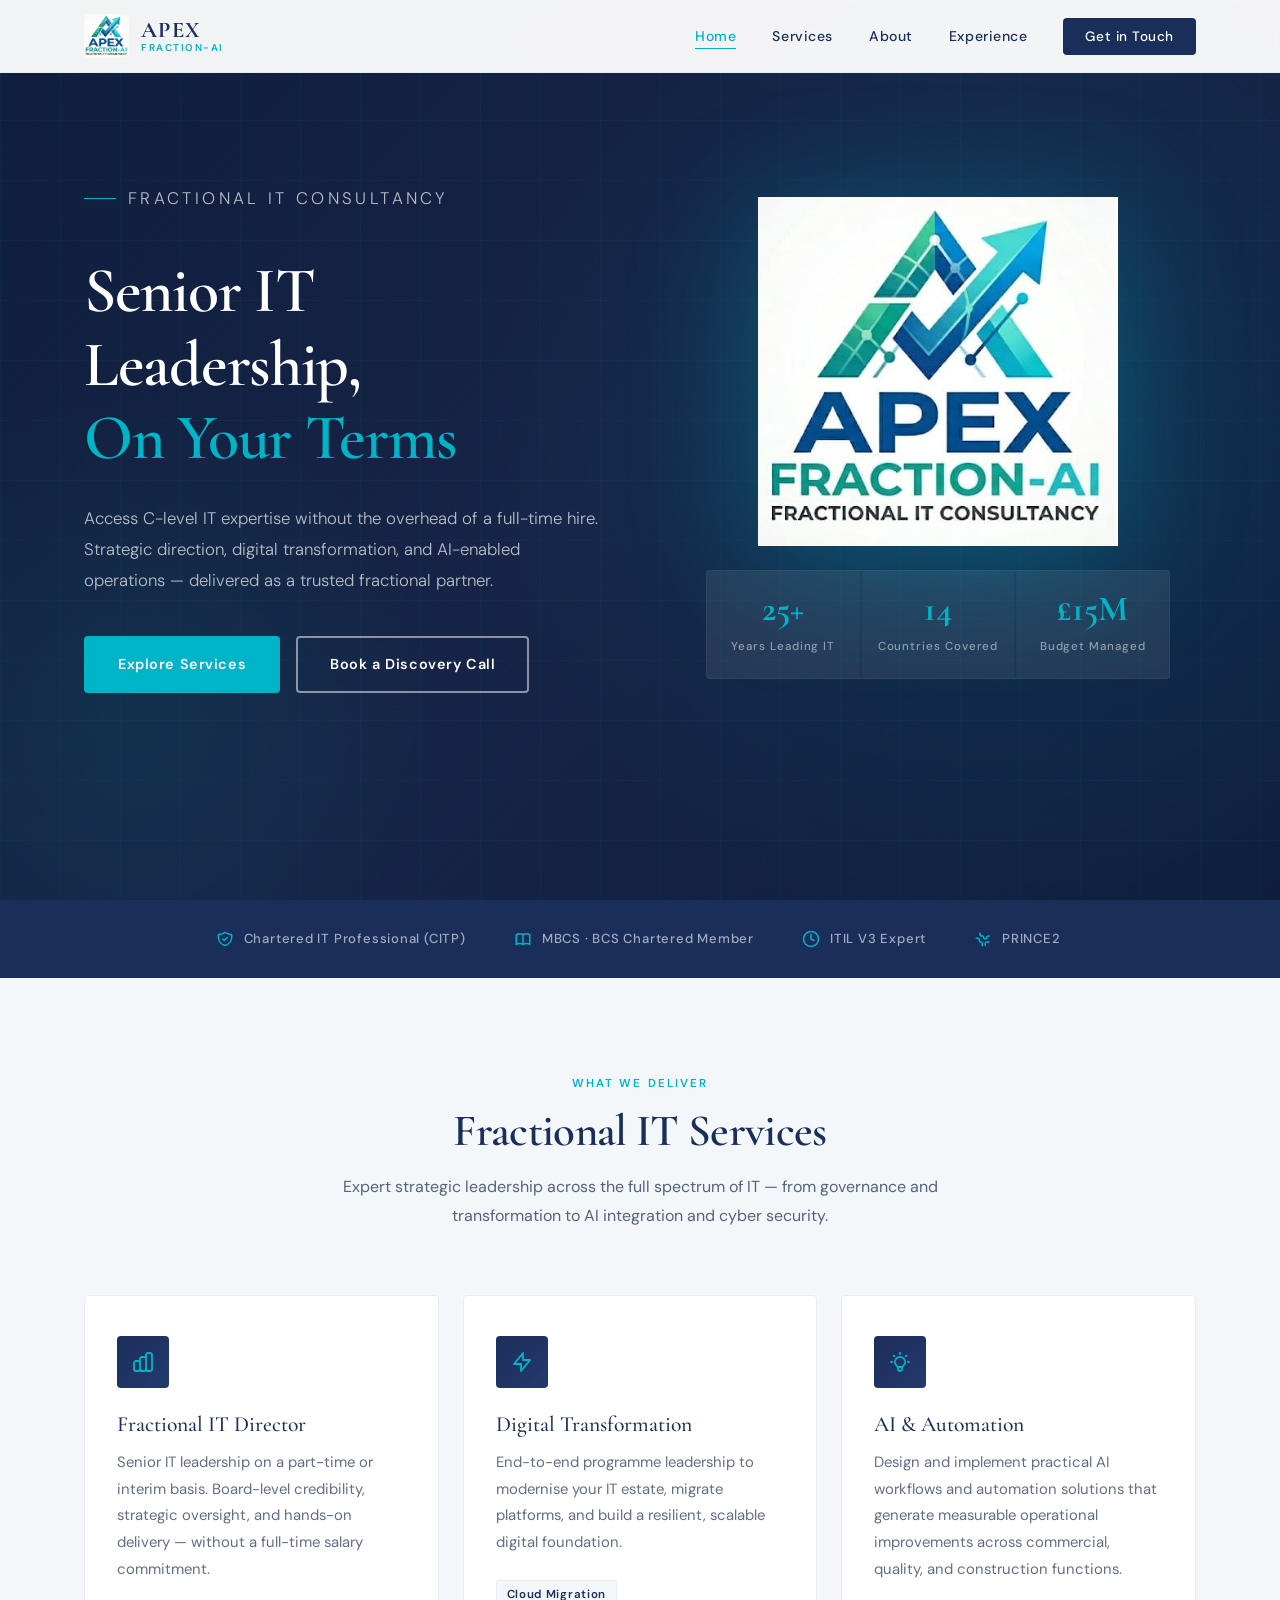
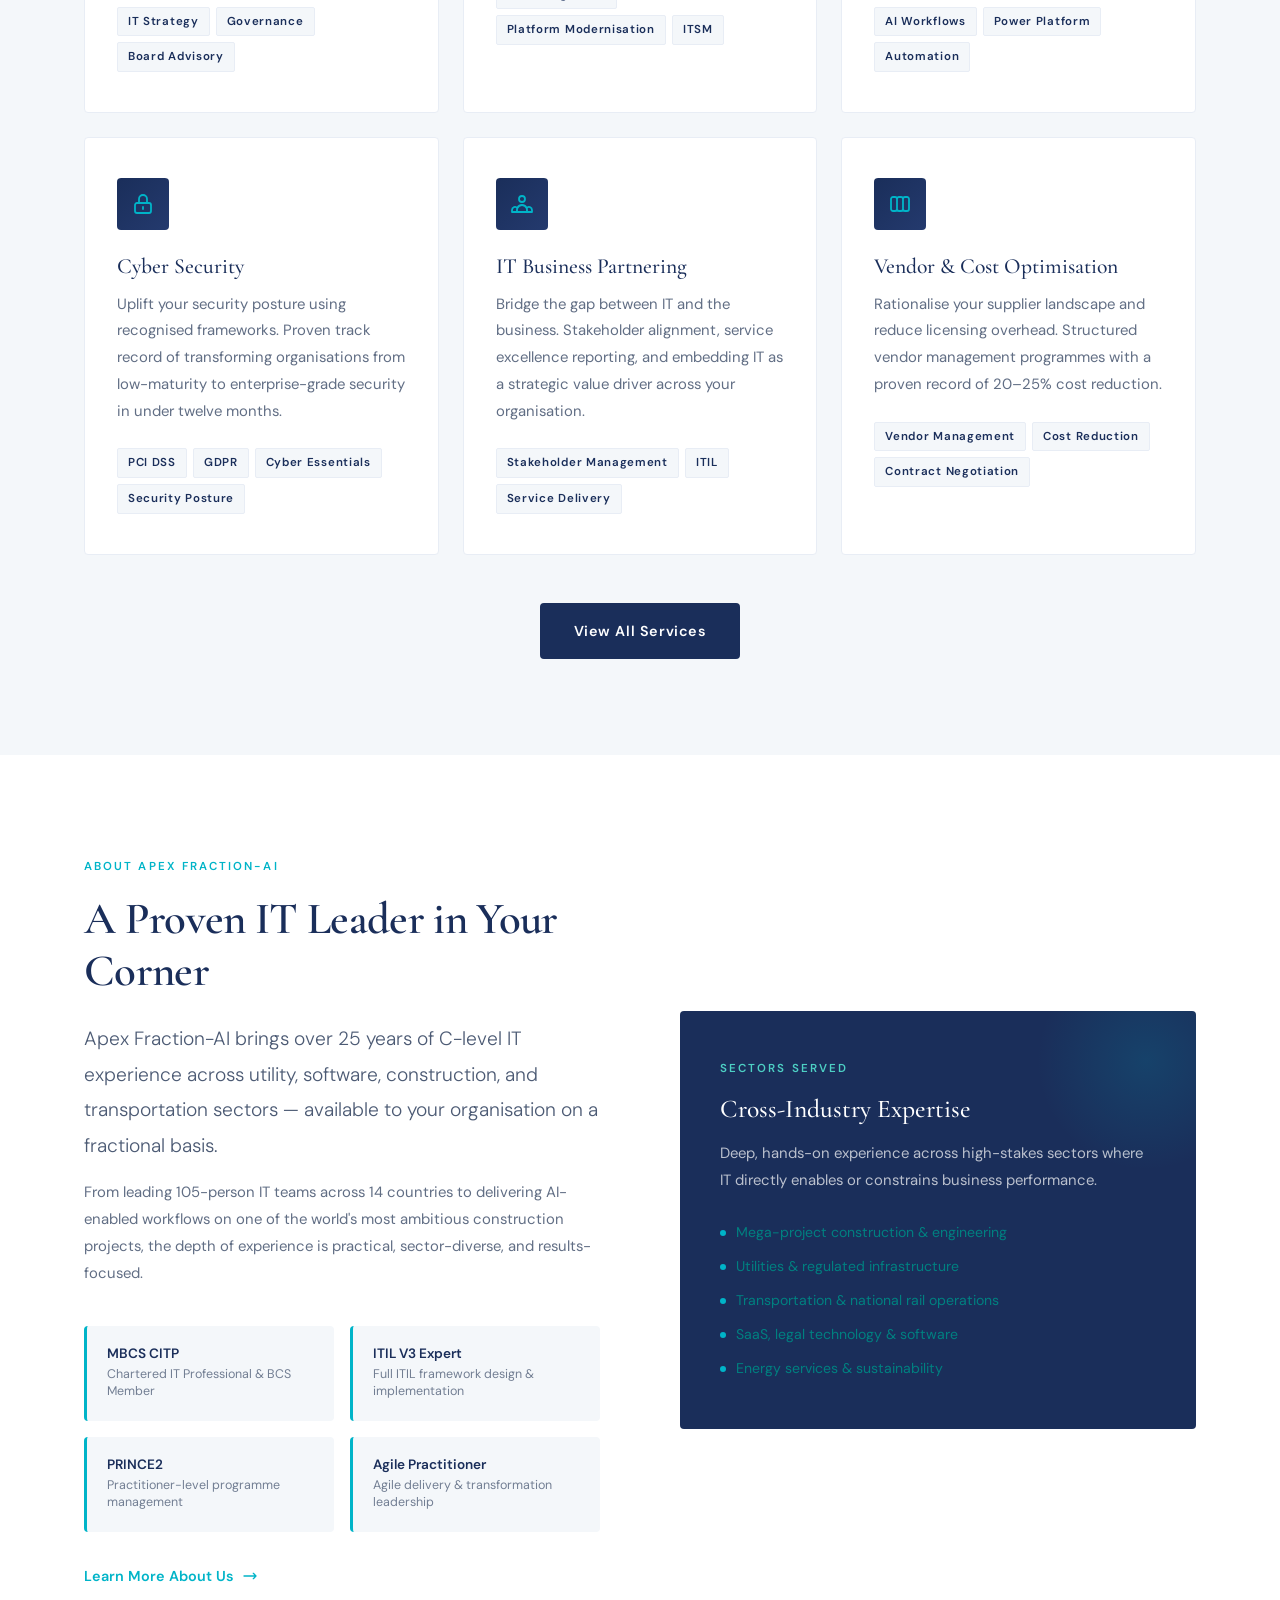
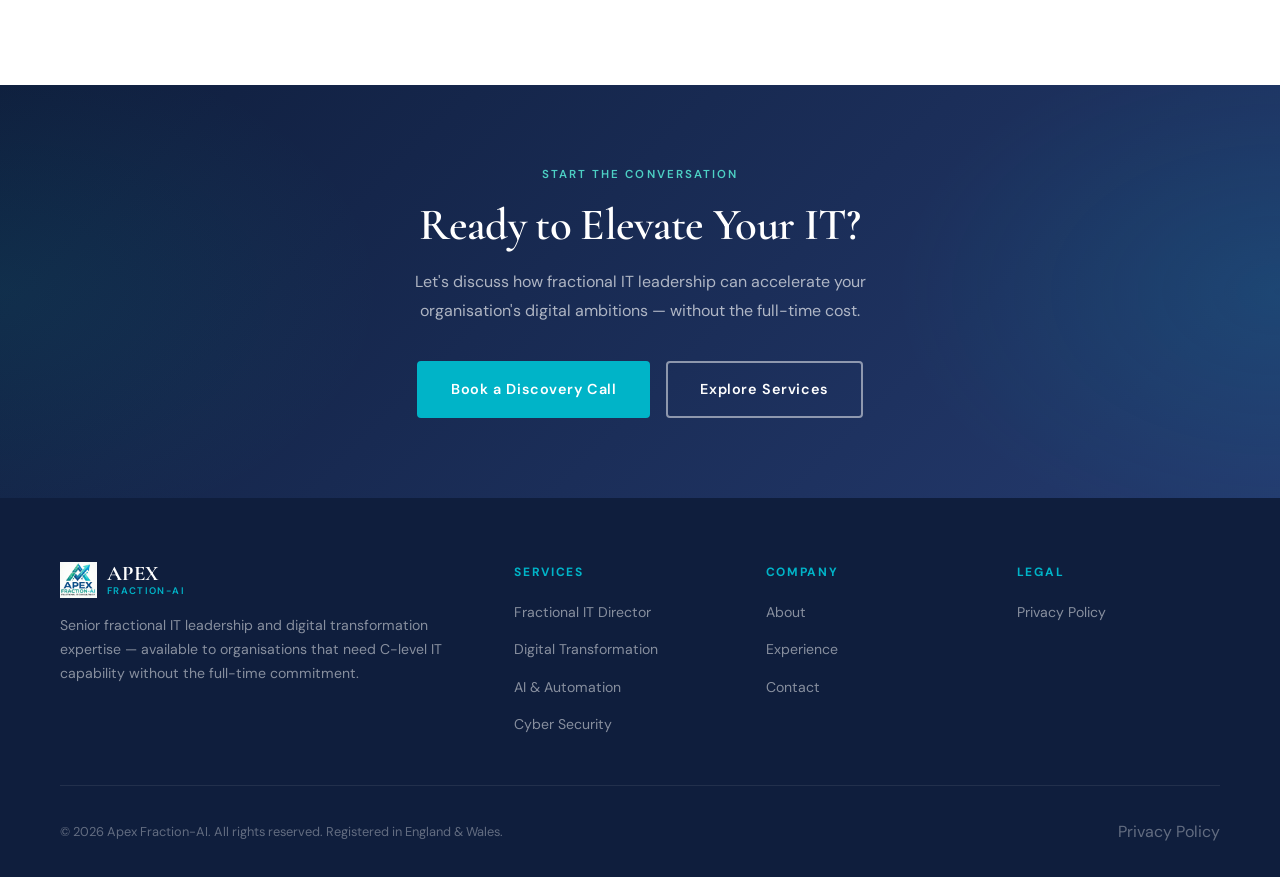
==== commit 2f7f3afd: "Add files via upload" ====
--- a/index.html
+++ b/index.html
@@ -144,10 +144,11 @@
             <svg width="24" height="24" fill="none" viewBox="0 0 24 24" stroke="currentColor" stroke-width="1.8"><path stroke-linecap="round" stroke-linejoin="round" d="M12 15v2m-6 4h12a2 2 0 002-2v-6a2 2 0 00-2-2H6a2 2 0 00-2 2v6a2 2 0 002 2zm10-10V7a4 4 0 00-8 0v4h8z"/></svg>
           </div>
           <h3>Cyber Security</h3>
-          <p>Uplift your security posture using the NIST framework. Proven track record of transforming organisations from low-maturity to enterprise-grade security in under twelve months.</p>
-          <div class="service-tags">
-            <span class="tag">NIST Framework</span>
+          <p>Uplift your security posture using recognised frameworks. Proven track record of transforming organisations from low-maturity to enterprise-grade security in under twelve months.</p>
+          <div class="service-tags">
+            <span class="tag">PCI DSS</span>
             <span class="tag">GDPR</span>
+            <span class="tag">Cyber Essentials</span>
             <span class="tag">Security Posture</span>
           </div>
         </div>
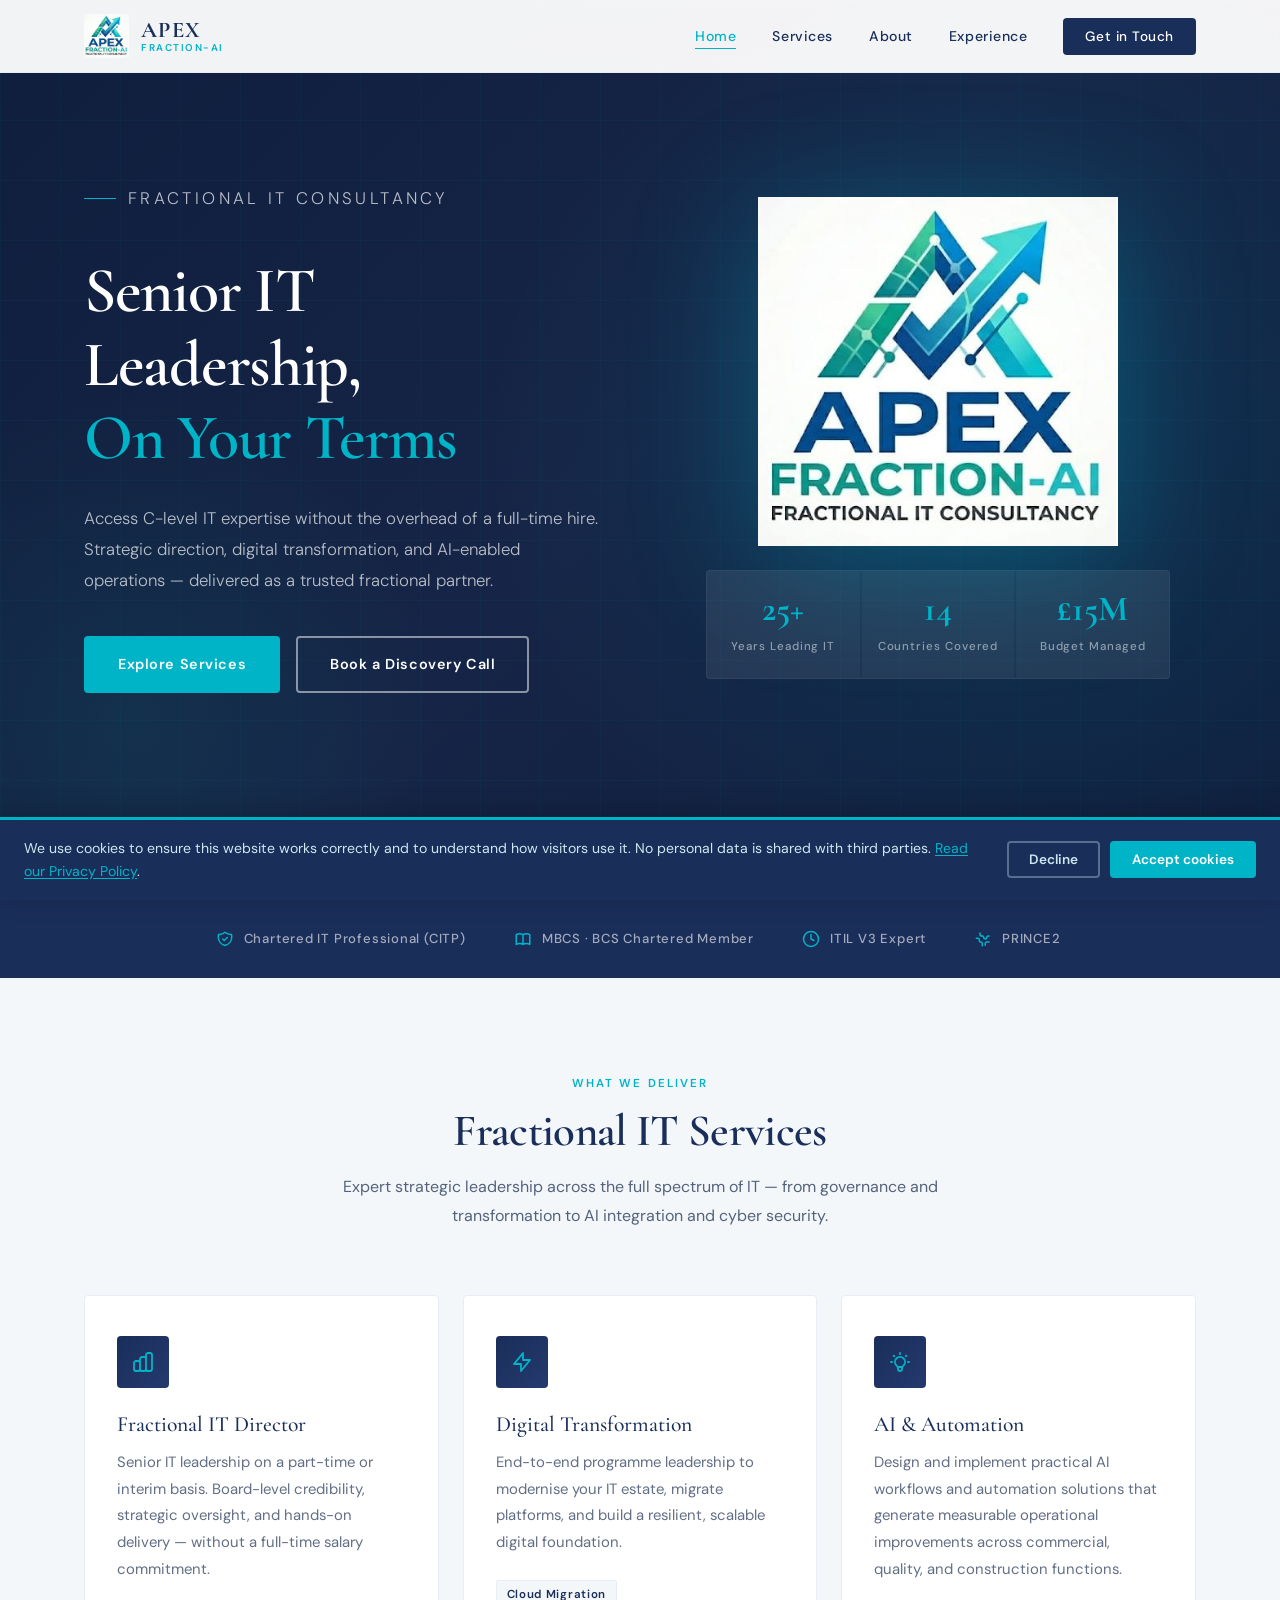
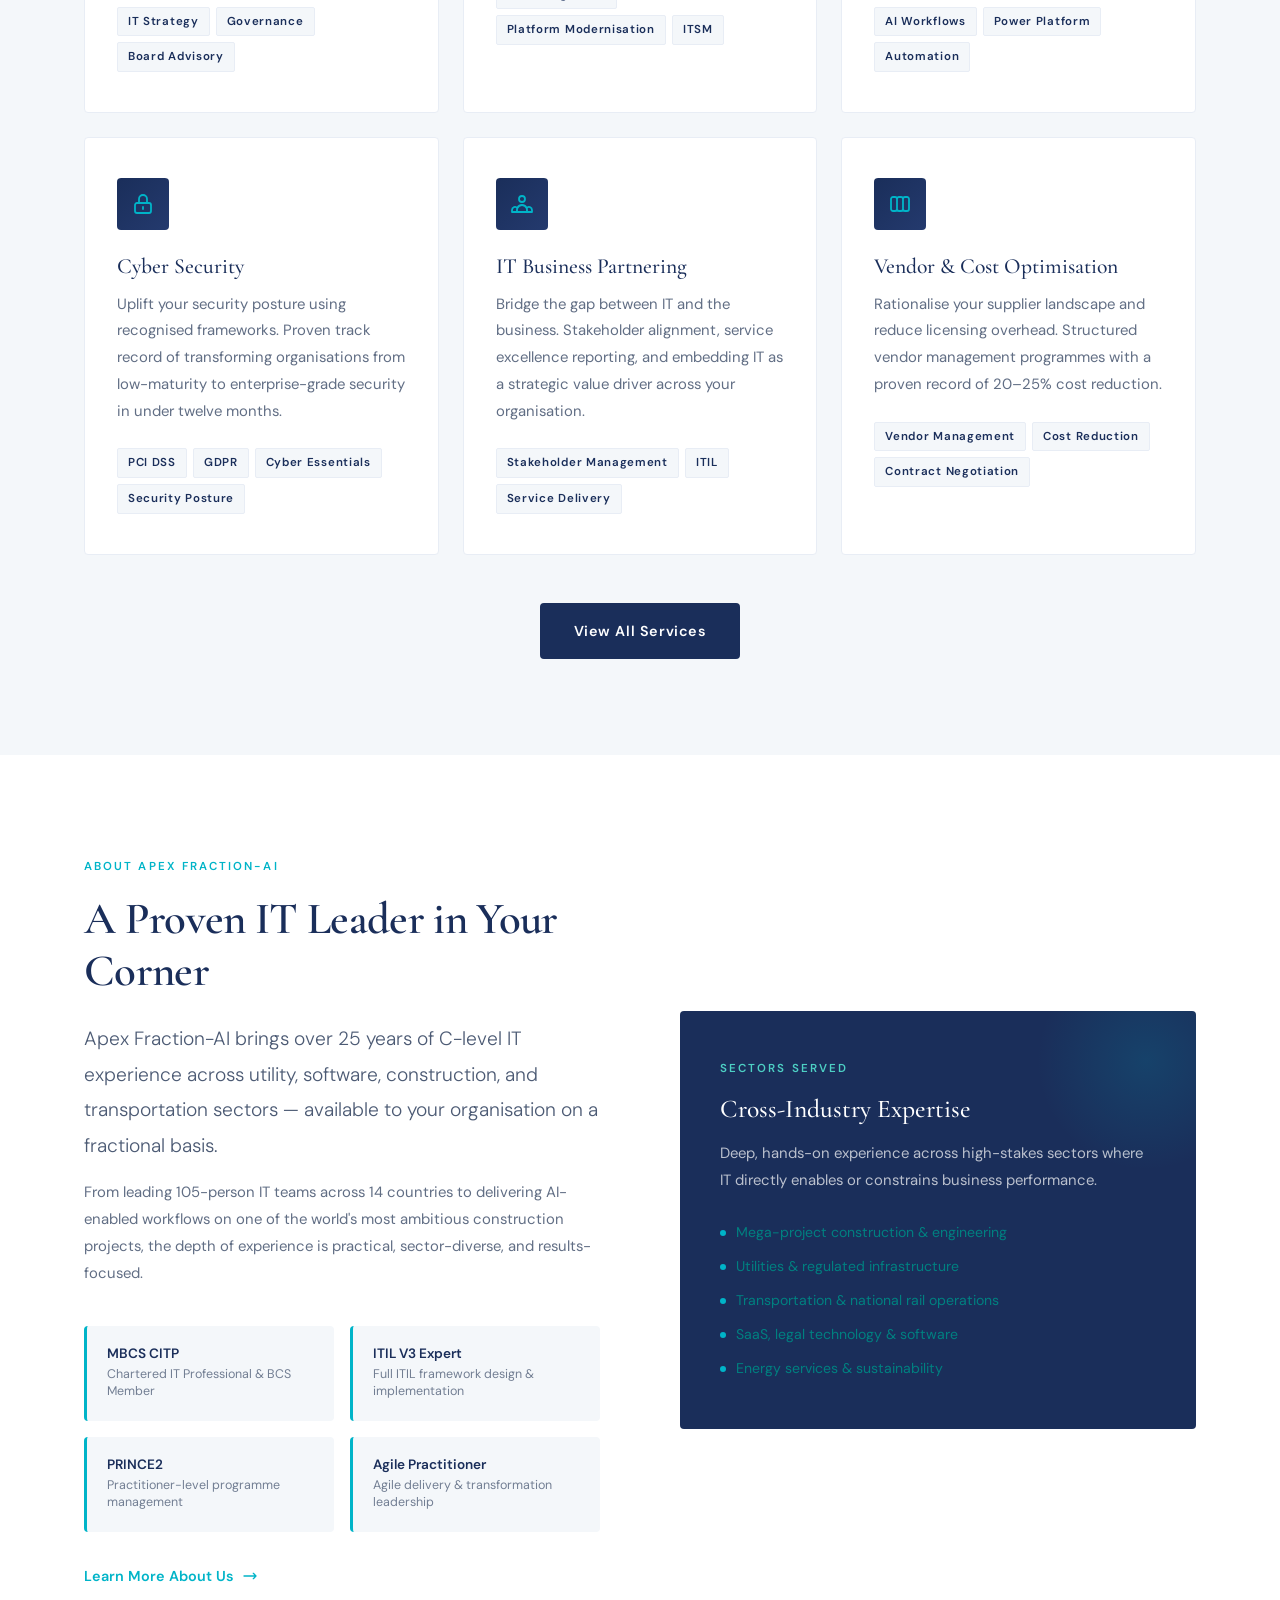
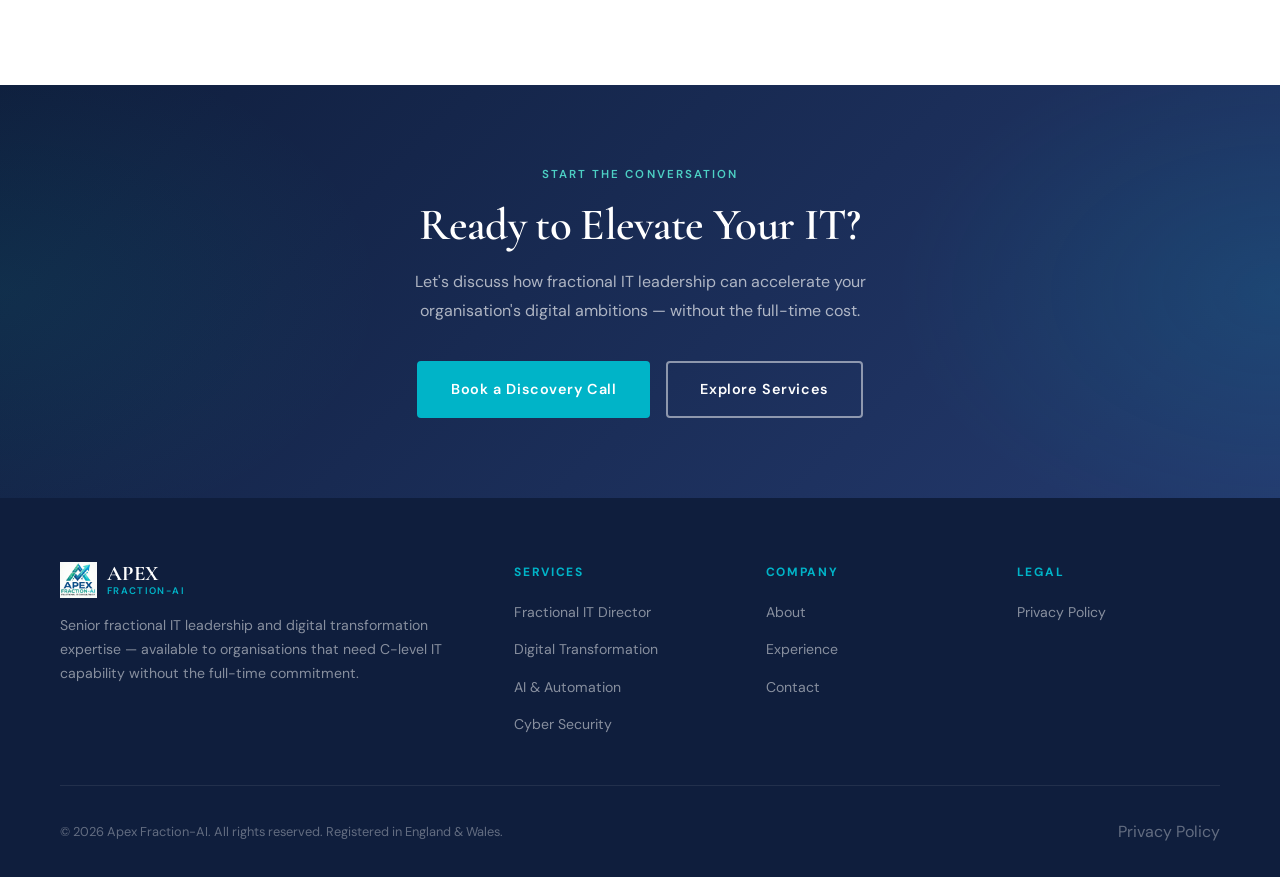
==== commit 0f33ca78: "Add files via upload" ====
--- a/index.html
+++ b/index.html
@@ -7,8 +7,120 @@
   <meta name="description" content="Senior fractional IT leadership and digital transformation consultancy. 25+ years of C-level IT expertise, on demand." />
   <link rel="stylesheet" href="style.css" />
   <link rel="icon" type="image/png" href="assets/apex-logo.png" />
+  <style>
+  /* ── Cookie Banner ── */
+  #cookie-banner {
+    position: fixed;
+    bottom: 0;
+    left: 0;
+    right: 0;
+    z-index: 9999;
+    background: #1a2e5a;
+    border-top: 3px solid #00b4c8;
+    padding: 1.1rem 1.5rem;
+    display: flex;
+    align-items: center;
+    justify-content: space-between;
+    gap: 1.2rem;
+    flex-wrap: wrap;
+    box-shadow: 0 -4px 24px rgba(0,0,0,0.22);
+    font-family: inherit;
+    transform: translateY(100%);
+    transition: transform 0.35s cubic-bezier(0.22, 1, 0.36, 1);
+  }
+
+  #cookie-banner.visible {
+    transform: translateY(0);
+  }
+
+  #cookie-banner p {
+    margin: 0;
+    color: #cce8f0;
+    font-size: 0.88rem;
+    line-height: 1.6;
+    flex: 1;
+    min-width: 220px;
+  }
+
+  #cookie-banner p a {
+    color: #00b4c8;
+    text-decoration: underline;
+    text-underline-offset: 2px;
+  }
+
+  #cookie-banner p a:hover {
+    color: #4dd0c4;
+  }
+
+  .cookie-actions {
+    display: flex;
+    gap: 0.65rem;
+    flex-shrink: 0;
+    align-items: center;
+  }
+
+  .cookie-btn {
+    padding: 0.5rem 1.25rem;
+    border-radius: 4px;
+    font-size: 0.85rem;
+    font-weight: 600;
+    cursor: pointer;
+    border: 2px solid transparent;
+    transition: background 0.18s, color 0.18s, border-color 0.18s;
+    white-space: nowrap;
+    font-family: inherit;
+  }
+
+  .cookie-btn-accept {
+    background: #00b4c8;
+    color: #fff;
+    border-color: #00b4c8;
+  }
+
+  .cookie-btn-accept:hover {
+    background: #0097ab;
+    border-color: #0097ab;
+  }
+
+  .cookie-btn-decline {
+    background: transparent;
+    color: #cce8f0;
+    border-color: rgba(204, 232, 240, 0.35);
+  }
+
+  .cookie-btn-decline:hover {
+    border-color: #cce8f0;
+    color: #fff;
+  }
+
+  @media (max-width: 540px) {
+    #cookie-banner {
+      flex-direction: column;
+      align-items: flex-start;
+      padding: 1rem 1.2rem 1.2rem;
+    }
+    .cookie-actions {
+      width: 100%;
+    }
+    .cookie-btn {
+      flex: 1;
+      text-align: center;
+    }
+  }
+</style>
 </head>
 <body>
+<div id="cookie-banner" role="dialog" aria-live="polite" aria-label="Cookie consent">
+  <p>
+    We use cookies to ensure this website works correctly and to understand how visitors
+    use it. No personal data is shared with third parties.
+    <a href="https://www.apexfraction-al.com/privacy.html">Read our Privacy Policy</a>.
+  </p>
+  <div class="cookie-actions">
+    <button class="cookie-btn cookie-btn-decline" id="cookie-decline" aria-label="Decline cookies">Decline</button>
+    <button class="cookie-btn cookie-btn-accept" id="cookie-accept" aria-label="Accept cookies">Accept cookies</button>
+  </div>
+</div>
 
   <!-- ── Navigation ── -->
   <nav class="nav" id="nav">
@@ -307,5 +419,29 @@
     }, { threshold: 0.12 });
     document.querySelectorAll('.fade-up').forEach(el => observer.observe(el));
   </script>
-</body>
+<script>
+  (function() {
+    var banner = document.getElementById('cookie-banner');
+    var choice = localStorage.getItem('cookieConsent');
+
+    // Only show if no choice has been made yet
+    if (!choice) {
+      // Small delay so the page loads before the banner slides in
+      setTimeout(function() {
+        banner.classList.add('visible');
+      }, 600);
+    }
+
+    document.getElementById('cookie-accept').addEventListener('click', function() {
+      localStorage.setItem('cookieConsent', 'accepted');
+      banner.classList.remove('visible');
+    });
+
+    document.getElementById('cookie-decline').addEventListener('click', function() {
+      localStorage.setItem('cookieConsent', 'declined');
+      banner.classList.remove('visible');
+    });
+  })();
+</script>
+  </body>
 </html>
